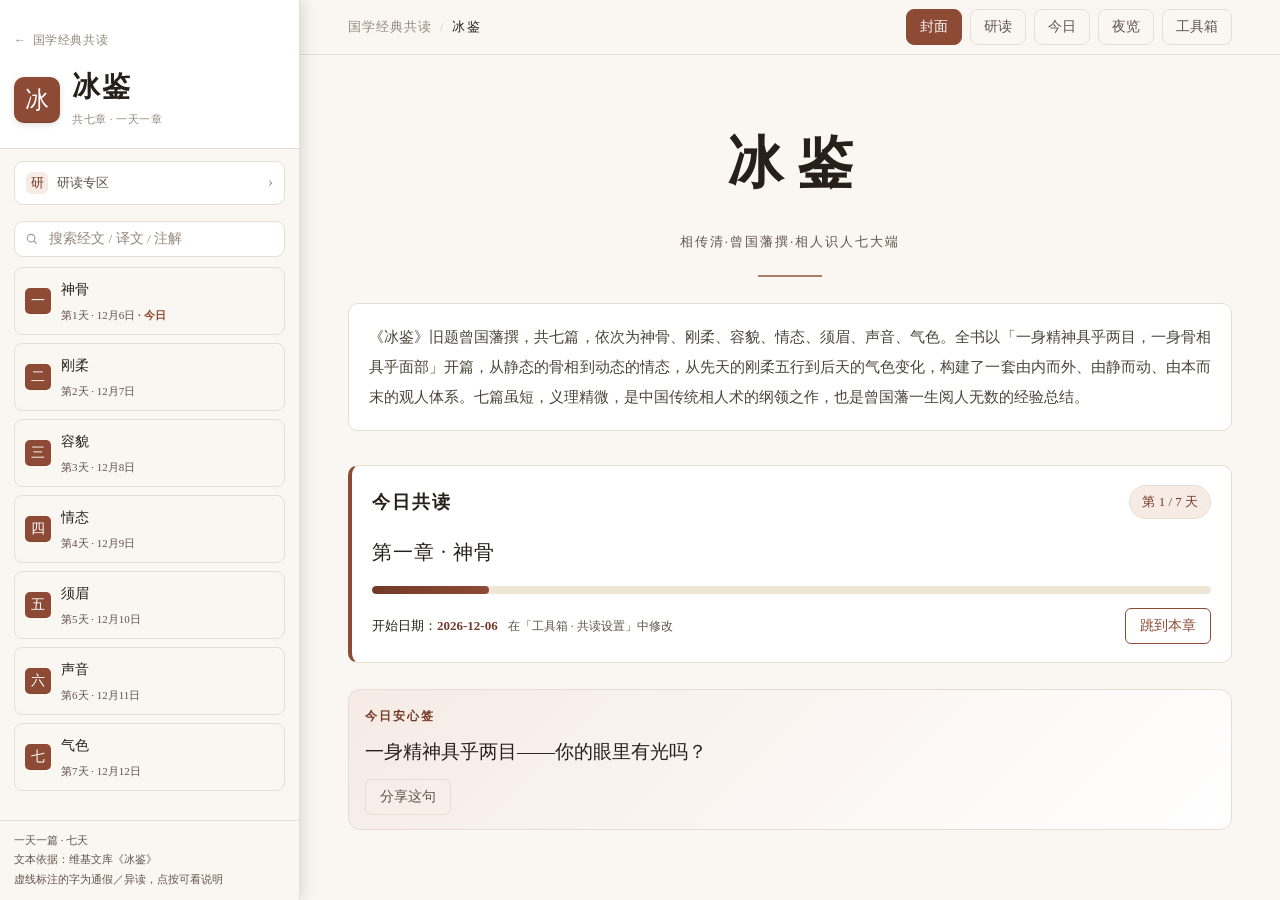
==== bingjian/index.html @ ef398aac "PWA 全面屏适配：状态栏颜色随主题/配色联动 + 安全区修正" ====
<!DOCTYPE html>
<html lang="zh-CN">
<head>
<meta charset="UTF-8">
<link rel="icon" type="image/svg+xml" href="favicon.svg">
<link rel="manifest" href="/manifest.webmanifest">
<link rel="apple-touch-icon" href="/icons/apple-touch-icon.png">
<meta name="theme-color" content="#faf7f2">
<meta name="application-name" content="国学共读">
<meta name="apple-mobile-web-app-capable" content="yes">
<meta name="apple-mobile-web-app-title" content="国学共读">
<meta name="apple-mobile-web-app-status-bar-style" content="default">
<script>try{var d=document.documentElement;d.setAttribute('data-theme',localStorage.getItem('guoxue_theme')||(matchMedia('(prefers-color-scheme: dark)').matches?'dark':'light'));d.setAttribute('data-pal',localStorage.getItem('guoxue_pal')||'e')}catch(e){}</script>
<meta name="viewport" content="width=device-width, initial-scale=1.0, viewport-fit=cover">
<meta name="description" content="《冰鉴》旧题曾国藩撰，共七篇，依次为神骨、刚柔、容貌、情态、须眉、声音、气色。全书以「一身精神具乎两目，一身骨相具乎面部」开篇，从静态的骨相到动态的情态，从先天的刚柔五行到后天的气色变化，构建了一套由内而外、由静而动、由">
<meta name="color-scheme" content="light dark">
<title>冰鉴·七天共读</title>
<link rel="stylesheet" href="/shared/reader.css?v=4">
<link rel="stylesheet" href="/shared/palette.css">
<script src="/shared/appearance.js"></script>
<script src="/shared/reader.js?v=4" defer></script>
</head>
<body data-book="bingjian">
<div id="appLoading">载 入 中 …</div>
<div id="app"></div>
<script>if('serviceWorker' in navigator){addEventListener('load',function(){navigator.serviceWorker.register('/sw.js').catch(function(){})})}</script>
</body>
</html>
---- shared/reader.css ----
:root{--sidebar-w:300px}
*{margin:0;padding:0;box-sizing:border-box}
html{scroll-behavior:smooth}
body{
  background:var(--paper);
  background-image:radial-gradient(var(--dot) 1px, transparent 1px);
  background-size:22px 22px;
  color:var(--ink);
  font-family:"Songti SC","STSong","Noto Serif SC","Source Han Serif SC","SimSun",serif;
  font-size:17px;line-height:2;-webkit-font-smoothing:antialiased;
}
button{font-family:inherit}
.btn{font-size:14px;padding:6px 14px;border:1px solid var(--accent);background:transparent;color:var(--accent);border-radius:6px;cursor:pointer;line-height:1.6;transition:.15s}
.btn:hover{background:var(--accent);color:#fff}
.btn.ghost{border-color:var(--line);color:var(--soft)}
.btn.ghost:hover{border-color:var(--soft);background:var(--soft);color:#fff}

/* ========== 布局：窄屏（移动优先）——侧栏为抽屉 ========== */
.layout{display:block}
.sidebar{position:fixed;top:0;left:0;bottom:0;width:84%;max-width:340px;z-index:200;background:var(--paper);border-right:1px solid var(--line);transform:translateX(-100%);transition:transform .25s ease;box-shadow:2px 0 16px rgba(0,0,0,.14);overflow-y:auto;overscroll-behavior:contain;padding-top:env(safe-area-inset-top,0px);padding-left:env(safe-area-inset-left,0px)}
body.toc-open .sidebar{transform:none}
#tocBackdrop{position:fixed;inset:0;background:rgba(46,42,34,.38);z-index:150;opacity:0;visibility:hidden;transition:opacity .2s}
body.toc-open #tocBackdrop{opacity:1;visibility:visible}
.sidebar-head{display:block;padding:15px 18px 12px;border-bottom:1px solid var(--line);background:var(--paper)}
.sidebar-foot{display:block;padding:12px 18px 22px;border-top:1px solid var(--line);font-size:12px;color:var(--soft);line-height:1.9}
.toc-details{border-top:none}
.toc-details summary{display:none}
.toc-details summary::-webkit-details-marker{display:none}
.sidebar .toc{padding:6px 12px 18px}
.toc ol{list-style:none;display:block;gap:8px}
.toc li{margin-bottom:8px}
.toc a{display:flex;align-items:center;gap:10px;padding:9px 12px;background:var(--paper);border:1px solid var(--line);border-radius:8px;text-decoration:none;color:var(--ink);font-size:14px;transition:.15s}
.toc a:hover{border-color:var(--accent);background:#fff}
.toc a.active{border-color:var(--accent);background:var(--accent-bg)}
.toc a.today .d::after{content:" · 今日";color:var(--accent);font-weight:600}
.seal{flex:none;min-width:26px;height:26px;padding:0 5px;background:var(--accent);color:#fff;font-family:"STKaiti","KaiTi",serif;font-size:14px;display:flex;align-items:center;justify-content:center;border-radius:5px}
.toc .t{flex:1;min-width:0;overflow:hidden;text-overflow:ellipsis;white-space:nowrap}
.toc .d{font-size:11px;color:var(--soft);white-space:nowrap}

/* 顶栏 */
.topbar{position:sticky;top:0;z-index:50;background:rgba(246,241,230,.93);backdrop-filter:blur(8px);border-bottom:1px solid var(--line);padding-top:env(safe-area-inset-top,0px)}
.topbar-inner{max-width:780px;margin:0 auto;padding:0 18px;height:54px;display:flex;align-items:center;justify-content:space-between}
.brand{font-family:"STKaiti","KaiTi","Kaiti SC",serif;font-size:22px;letter-spacing:2px;white-space:nowrap;flex:none}
.brand small{font-size:12px;letter-spacing:3px;color:var(--soft);margin-left:6px}
.top-actions{display:flex;gap:8px;align-items:center;flex:1;min-width:0}
.top-spacer{flex:1}
/* 顶栏导航「当前页」选中态 */
.nav-btn.active{background:var(--accent)!important;color:#fff!important;border-color:var(--accent)!important}

/* ========== 底部导航（移动端 tab 栏） ========== */
.bottom-nav{display:none;position:fixed;left:0;right:0;bottom:0;z-index:80;background:rgba(246,241,230,.97);backdrop-filter:blur(8px);border-top:1px solid var(--line);padding:8px 4px calc(8px + env(safe-area-inset-bottom,0px));padding-left:calc(4px + env(safe-area-inset-left,0px));padding-right:calc(4px + env(safe-area-inset-right,0px));transition:transform .24s ease,visibility 0s}
.bn-item{flex:1;border:none;background:transparent;color:var(--soft);font-size:14.5px;padding:8px 0 13px;cursor:pointer;line-height:1.35;font-family:inherit;text-align:center;position:relative;transition:color .15s}
.bn-item.active{color:var(--accent);font-weight:700}
.bn-item.active:after{content:"";position:absolute;left:50%;bottom:6px;transform:translateX(-50%);width:28px;height:4px;border-radius:3px;background:var(--accent)}
.bn-item:active{opacity:.6}
/* 沉浸阅读：底栏收起后，底部中央保留一枚细把手，点按唤回 */
.nav-handle{display:none;position:fixed;left:50%;bottom:calc(2px + env(safe-area-inset-bottom));transform:translateX(-50%);z-index:79;width:72px;height:26px;padding:0;border:0;background:transparent;cursor:pointer;-webkit-tap-highlight-color:transparent;align-items:center;justify-content:center}
.nav-handle span{display:block;width:36px;height:4px;border-radius:3px;background:var(--line-strong);opacity:.55;transition:width .16s,opacity .16s}
.nav-handle:active span{width:46px;opacity:1}

.wrap{max-width:780px;margin:0 auto;padding:0 calc(18px + env(safe-area-inset-right,0px)) 0 calc(18px + env(safe-area-inset-left,0px))}

.hero{text-align:center;padding:52px 0 8px}
.hero h1{font-family:"STKaiti","KaiTi","Kaiti SC",serif;font-size:56px;letter-spacing:14px;text-indent:14px;font-weight:600}
.hero .sub{margin-top:10px;color:var(--soft);font-size:13px;letter-spacing:2px}
.hero .rule{width:64px;height:2px;background:var(--accent);margin:20px auto 0;opacity:.7}
.intro{margin:26px 0 0;padding:18px 20px;background:var(--card);border:1px solid var(--line);border-radius:10px;font-size:15px;color:#4a4438;text-align:justify}

.plan{margin:26px 0;background:var(--card);border:1px solid var(--line);border-left:4px solid var(--accent);border-radius:10px;padding:18px 20px}
.plan-head{display:flex;align-items:center;justify-content:space-between;gap:10px;flex-wrap:wrap}
.plan-head h2{font-size:18px;letter-spacing:2px;font-weight:600}
.chip{background:var(--accent-bg);color:var(--accent-deep);border:1px solid var(--line);font-size:13px;padding:3px 12px;border-radius:999px;white-space:nowrap}
.plan-body{margin-top:12px}
.today-line{font-size:20px;font-family:"STKaiti","KaiTi",serif;letter-spacing:1px}
.progress{height:8px;background:#efe7d5;border-radius:999px;margin:14px 0;overflow:hidden}
.progress i{display:block;height:100%;width:0;background:linear-gradient(90deg,var(--accent-deep),var(--accent));border-radius:999px;transition:width .4s}
.plan-actions{display:flex;align-items:center;gap:10px;flex-wrap:wrap;font-size:13px;color:var(--soft)}
.plan-actions input{font-family:inherit;font-size:13px;padding:5px 8px;border:1px solid var(--line);border-radius:6px;background:#fff;color:var(--ink)}
.plan-actions .spacer{flex:1}
.plan-actions .hint{font-size:12px;color:var(--soft)}
.plan-date{font-size:13px;color:var(--ink)}
.plan-date b{color:var(--accent-deep);font-weight:600}
.tp-date{font-family:inherit;font-size:14px;padding:5px 8px;border:1px solid var(--line);border-radius:6px;background:#fff;color:var(--ink)}
.tp-anshen{font-family:"STKaiti","KaiTi",serif;font-size:16px;line-height:1.7;color:var(--ink);text-align:justify;background:linear-gradient(135deg,var(--accent-bg),var(--card));border:1px solid var(--line);border-radius:10px;padding:10px 12px;margin:2px 0 4px}
.noscript-tip{display:none;margin-top:10px;font-size:12px;color:var(--soft)}

.chapter{background:var(--card);border:1px solid var(--line);border-radius:12px;padding:26px 26px 20px;margin:22px 0;scroll-margin-top:70px}
.ch-head{display:flex;align-items:center;gap:14px;flex-wrap:wrap;padding-bottom:14px;border-bottom:1px dashed var(--line);margin-bottom:16px}
.seal-lg{min-width:40px;height:40px;padding:0 8px;font-size:20px;border-radius:8px}
.ch-head h2{font-size:20px;letter-spacing:3px;font-weight:600;line-height:1.5}
.ch-head .lab{font-size:13px;color:var(--soft);letter-spacing:1px;margin-top:2px}
.ch-head .spacer{flex:1}
.share-btn{flex:none;font-size:12px;padding:4px 10px}
/* 正文：阅读的主角——收窄行长、放大字号、拉开段距 */
.ch-text{max-width:38em;margin:0 auto;padding:4px 0 4px;font-size:18.5px;line-height:2.15;letter-spacing:.015em;color:var(--ink)}
.ch-text p{text-align:justify;margin:0 0 1.05em;text-indent:2em}
.ch-text p:last-child{margin-bottom:0}
/* 本章详解：默认折叠，只留一条安静的入口 */
.det{margin-top:18px;border-top:1px dashed var(--line);padding-top:0}
.det>summary{list-style:none;cursor:pointer;display:flex;align-items:center;gap:10px;padding:13px 2px 11px;font-size:12px;color:var(--soft);letter-spacing:2px;user-select:none;-webkit-tap-highlight-color:transparent;transition:color .16s}
.det>summary::-webkit-details-marker{display:none}
.det>summary:hover,.det[open]>summary{color:var(--accent-deep)}
.det-label{flex:none;font-size:12px;letter-spacing:3px;color:inherit;margin:0}
.det-tabs{flex:1;min-width:0;overflow:hidden;text-overflow:ellipsis;white-space:nowrap;font-size:12px;letter-spacing:1px;color:var(--muted)}
.det-act{flex:none;font-size:11.5px;letter-spacing:1px}
.det-act::after{content:"展开"}
.det[open] .det-act::after{content:"收起"}
.det-chev{flex:none;width:8px;height:8px;margin:-3px 2px 0 0;border-right:1.5px solid currentColor;border-bottom:1.5px solid currentColor;transform:rotate(45deg);transition:transform .2s,margin .2s}
.det[open] .det-chev{transform:rotate(-135deg);margin-top:3px}
.det-body{padding:2px 0;animation:fade .2s}
.tabs{display:flex;gap:7px;flex-wrap:wrap;margin-bottom:12px}
.tab-btn{font-size:13px;padding:6px 15px;border:1px solid var(--line);background:var(--paper);color:var(--soft);border-radius:999px;cursor:pointer;transition:.15s;line-height:1.5}
.tab-btn:hover{border-color:var(--accent);color:var(--accent)}
.tab-btn.active{background:var(--accent);color:#fff;border-color:var(--accent)}
.panels{background:var(--paper);border:1px solid var(--line);border-radius:10px;padding:18px 20px}
.panel{display:none}
.panel.active{display:block;animation:fade .2s}
@keyframes fade{from{opacity:0;transform:translateY(4px)}to{opacity:1;transform:none}}
.panel p{text-align:justify;text-indent:2em;margin:0 0 14px;line-height:2;font-size:15.5px}
.panel p:last-child{margin-bottom:0}
.zhu{list-style:none;margin:0;padding:0}
.zhu li{margin:0 0 10px;padding-left:1.4em;text-indent:-1.4em;line-height:1.9;font-size:15px}
.zhu b{color:var(--accent-deep);font-weight:600;margin-right:4px}
.jie{list-style:none;margin:0;padding:0}
.jie li{margin:0 0 12px;padding-left:1.6em;text-indent:-1.6em;line-height:1.95;font-size:15px}
.jie .src{display:inline-block;font-weight:600;color:var(--accent-deep);margin-right:7px;font-size:13px;letter-spacing:1px}
.jiedu{display:flex;flex-direction:column;gap:2px}
.jrow{display:flex;gap:12px;align-items:flex-start;padding:14px 0;border-bottom:1px dashed var(--line)}
.jrow:last-child{border-bottom:none}
.jlabel{flex:none;min-width:62px;text-align:center;background:var(--accent-bg);color:var(--accent-deep);border:1px solid var(--line);font-size:12px;padding:3px 8px;border-radius:6px;line-height:1.4;font-weight:600;font-family:inherit;cursor:pointer;appearance:none;-webkit-appearance:none}
.jlabel:after{content:"？";margin-left:3px;font-weight:400;opacity:.55}
.jhint{margin:0 0 2px;font-size:12px;color:var(--soft);letter-spacing:.5px;text-indent:0}
.jintro{display:none;margin:0 0 10px;font-size:13px;line-height:1.85;color:#4a4438;background:var(--accent-bg);border:1px dashed var(--line);border-radius:8px;padding:9px 12px;text-align:justify}
.jrow.jopen .jintro{display:block}
.jrow.jopen .jlabel:after{content:"？";opacity:.3}
.jrow p{margin:0;line-height:1.9;font-size:15px;text-align:justify;text-indent:2em}
.nodata{color:var(--soft);font-size:13px}

/* 注音 ruby + 通假虚线 */
ruby{ruby-position:over}
ruby rt{font-size:.58em;color:var(--accent-deep);font-family:"Songti SC","STSong",serif;user-select:none;line-height:1;font-weight:400}
ruby.tj{border-bottom:1px dashed var(--accent);cursor:pointer}
body.no-py ruby rt{display:none}
.py-toggle.on{background:var(--accent);color:#fff;border-color:var(--accent)}
.flash{animation:flash 1.8s}
@keyframes flash{0%,60%{box-shadow:0 0 0 3px var(--accent-bg)}100%{box-shadow:0 0 0 0 transparent}}

.backtop{position:fixed;right:18px;bottom:22px;z-index:60;width:42px;height:42px;border-radius:50%;border:1px solid var(--accent);background:var(--card);color:var(--accent);font-size:15px;cursor:pointer;display:none;align-items:center;justify-content:center;box-shadow:0 2px 10px rgba(0,0,0,.08);opacity:0;transition:opacity .18s ease,visibility 0s}
.backtop.show{display:flex;opacity:1}
.toast{position:fixed;left:50%;bottom:80px;transform:translateX(-50%);z-index:70;background:rgba(46,42,34,.92);color:#fff;font-size:13px;padding:8px 18px;border-radius:999px;opacity:0;pointer-events:none;transition:.25s}
.toast.show{opacity:1}
/* ========== 更多经典 ========== */
.brand-link{text-decoration:none;color:inherit}
.brand-link:hover{color:var(--accent-deep)}
.sh-row{display:flex;align-items:center;justify-content:space-between;gap:10px}
.tp-books{display:grid;grid-template-columns:1fr 1fr;gap:8px}
.tp-book{display:flex;flex-direction:column;gap:2px;padding:9px 12px;background:var(--paper);border:1px solid var(--line);border-radius:8px;text-decoration:none;color:var(--ink);transition:.15s}
.tp-book:hover{border-color:var(--accent);background:#fff}
.tp-book .tb-name{font-family:"STKaiti","KaiTi",serif;font-size:16px;letter-spacing:2px}
.tp-book .tb-tag{font-size:11px;color:var(--soft)}
.tp-book.cur{border-color:var(--accent);background:var(--accent-bg);cursor:default}
.tp-book.cur .tb-tag{color:var(--accent-deep);font-weight:600}
.tp-books .hub-all{grid-column:1/-1;text-align:center;padding:8px;font-size:13px;color:var(--accent-deep);text-decoration:none;border:1px dashed var(--accent);border-radius:8px}
.tp-books .hub-all:hover{background:var(--accent-bg)}

@media (max-width:640px){
  .toc ol{grid-template-columns:1fr}
  .wrap{padding:0 10px}
  .hero h1{font-size:44px;letter-spacing:10px;text-indent:10px}
  .chapter{padding:20px 12px 16px;margin:16px 0}
  .ch-text{max-width:none;font-size:17.5px;line-height:2.05;letter-spacing:.01em;padding:2px 0}
  .ch-text p{margin-bottom:1em}
  .det>summary{padding:12px 0 10px;letter-spacing:1.5px}
  .det-tabs{font-size:11.5px;letter-spacing:0}
  body{font-size:16.5px}
  .topbar-inner{height:50px;padding:0 12px;gap:8px}
  .topbar .brand{font-size:19px;letter-spacing:1px}
  .topbar .brand small{display:none}
  .top-actions{gap:6px;justify-content:flex-end;flex:1;min-width:0}
  .top-actions .btn{padding:6px 10px;font-size:13px;white-space:nowrap}
  .tlong{display:none}
  .study{padding:16px 12px 14px;margin:16px 0}
  .pager{padding:10px 8px}
  .pager .btn{padding:8px 12px}
  .pager .pager-info{font-size:12px;letter-spacing:0;line-height:1.6}
  .pager .plabel{display:none}
}
/* 窄屏（含平板）：导航移到底部 tab 栏；顶栏直接隐藏，最大化正文可视面积 */
@media (max-width:1023px){
  .desk-only{display:none}
  .top-actions .nav-btn{display:none}
  .bottom-nav{display:flex}
  /* 顶栏在移动端直接隐藏：主导航已由底部固定 tab 栏承载，顶栏孤零品牌名无信息量 */
  .topbar{display:none}
  /* 跳转锚点时不再为吸顶顶栏预留空间 */
  .chapter,.study{scroll-margin-top:12px}
  /* 目录抽屉：章号 / 标题 / 共读日期 两行展示，日期常显 */
  .sidebar .toc a{display:grid;grid-template-columns:auto 1fr;column-gap:10px;row-gap:3px;align-items:center;padding:11px 14px;margin-bottom:4px}
  .sidebar .toc .seal{grid-row:span 2}
  .sidebar .toc .t{grid-column:2;font-size:15px;white-space:nowrap;overflow:hidden;text-overflow:ellipsis}
  .sidebar .toc .d{grid-column:2;font-size:11px;color:var(--soft);white-space:nowrap}
  .content{padding-bottom:calc(82px + env(safe-area-inset-bottom,0px))}
  .backtop{bottom:92px}
  /* 沉浸阅读：底栏与回顶按钮一起收起，只留细把手 */
  body.nav-hidden .bottom-nav{transform:translateY(110%);visibility:hidden;transition:transform .24s ease,visibility 0s linear .24s}
  body.nav-hidden .nav-handle{display:flex}
  body.nav-hidden .backtop{opacity:0;visibility:hidden;pointer-events:none;transition:opacity .18s ease,visibility 0s linear .18s}
  /* 沉浸时不再为底栏预留空间，只留把手高度 */
  body.nav-hidden .content{padding-bottom:calc(32px + env(safe-area-inset-bottom))}
  /* 章节页底部对齐：短章也把翻页条收在把手之上，避免大片空白 */
  body.paged.view-chapter .content{min-height:100vh;min-height:100svh;display:flex;flex-direction:column}
  body.paged.view-chapter .wrap{flex:1 1 auto;display:flex;flex-direction:column}
  body.paged.view-chapter .pager{margin-top:auto}
  /* 翻页条与底栏共用一套沉浸交互：轻点正文一起收起，再点一起展开 */
  .pager{transition:opacity .2s ease,transform .2s ease,visibility 0s}
  body.nav-hidden .pager{opacity:0;visibility:hidden;pointer-events:none;transform:translateY(8px);transition:opacity .2s ease,transform .2s ease,visibility 0s linear .2s}
  /* 移动端顶栏仅作品牌条，工具入口统一走底部导航，避免与底栏重复 */
  #toolsBtn{display:none}
}

/* 目录已读进度标记 */
.toc a.read .seal{background:color-mix(in srgb,var(--accent) 30%,var(--line))}
.toc a.read .t{color:var(--muted)}

/* ========== 宽屏：左侧目录栏 + 右侧正文（PDF 阅读器式） ========== */
@media (min-width:1024px){
  .layout{display:flex;align-items:flex-start;max-width:1320px;margin:0 auto}
  /* 内容列必须撑满剩余宽度：flex 项默认按内容收缩，短章节会把整列拉窄 */
  .content{flex:1 1 auto;min-width:0}
  .wrap{max-width:920px}
  .topbar-inner{max-width:920px}
  .plan{position:sticky;top:60px;z-index:5}
  .sidebar{
    flex:0 0 var(--sidebar-w);width:var(--sidebar-w);
    position:sticky;top:0;height:100vh;
    transform:none; /* 宽屏为常驻左栏，必须撤销移动端抽屉的 off-screen 位移 */
    overflow-y:auto;overscroll-behavior:contain;
    border-bottom:none;border-right:1px solid var(--line);
  }
  .sidebar-head{display:block;position:sticky;top:0;z-index:2;background:var(--card);padding:14px 18px 12px;border-bottom:1px solid var(--line)}
  .sidebar-head .brand{font-size:22px}
  .sidebar-sub{margin-top:4px;font-size:12px;color:var(--soft);letter-spacing:2px}
  .toc-details{border-top:none;display:block}
  .toc-details summary{display:none}
  .sidebar .toc{padding:10px 12px 16px}
  .sidebar .toc ol{display:block}
  .sidebar .toc a{display:grid;grid-template-columns:auto 1fr;column-gap:10px;row-gap:0;align-items:center;padding:8px 10px;margin-bottom:2px}
  .sidebar .toc .seal{grid-row:span 2}
  .sidebar .toc .t{white-space:nowrap;overflow:hidden;text-overflow:ellipsis;font-size:14px}
  .sidebar .toc .d{grid-column:2;font-size:11px}
  .sidebar-foot{display:block;padding:10px 18px;border-top:1px solid var(--line);font-size:11px;color:var(--soft);line-height:1.8}
  .topbar .brand{display:none}
}
/* 细滚动条 */
.sidebar::-webkit-scrollbar{width:6px}
.sidebar::-webkit-scrollbar-thumb{background:#d8cdb4;border-radius:3px}

@media print{
  .sidebar,.topbar,.backtop,.bottom-nav,.nav-handle,.plan-actions,.share-btn,.det,.pager{display:none}
  .layout{display:block}
  body{background:#fff}
  .chapter,.plan,.intro{break-inside:avoid-page;border-color:#ccc}
  .study,.study-nav{display:none}
  body.paged .view{display:block !important}
  body.paged .view.active-view{display:block !important}
}

/* ========== 研读 hub ========== */
.study{background:var(--card);border:1px solid var(--line);border-radius:12px;padding:26px 26px 22px;margin:22px 0;scroll-margin-top:70px}
.study-head{text-align:center;margin-bottom:18px}
.study-head h2{font-family:"STKaiti","KaiTi",serif;font-size:28px;letter-spacing:10px;text-indent:10px;font-weight:600}
.study-sub{margin-top:8px;color:var(--soft);font-size:13px;letter-spacing:1px}
.study-block{margin-top:22px}
.blk-title{font-size:17px;letter-spacing:2px;font-weight:600;border-left:4px solid var(--accent);padding-left:10px;margin-bottom:14px}
.smap{display:flex;flex-direction:column}
.snode{display:flex;flex-direction:column;padding-bottom:16px;position:relative}
.snode:last-child{padding-bottom:0}
.snum{display:none}
.sbody{flex:1;background:var(--paper);border:1px solid var(--line);border-radius:10px;padding:12px 16px}
.sname{font-size:16px;font-weight:600;letter-spacing:1px;display:flex;align-items:center;gap:6px}
.srange{font-size:12px;color:var(--accent-deep);background:var(--accent-bg);border:1px solid var(--line);padding:1px 8px;border-radius:999px;white-space:nowrap;margin-left:0}
.sdesc{font-size:14.5px;line-height:1.95;color:#4a4438;text-align:justify;margin-top:6px}
.skey{font-size:13px;color:var(--soft);margin-top:6px;line-height:1.8}
.skey b{color:var(--accent-deep)}
.cgrid{display:grid;grid-template-columns:repeat(2,1fr);gap:12px}
.concept{background:var(--paper);border:1px solid var(--line);border-radius:10px;padding:12px 14px}
.cterm{font-size:16px;font-weight:600;font-family:"STKaiti","KaiTi",serif;letter-spacing:1px}
.cpy{font-size:12px;color:var(--accent-deep);font-family:"Songti SC",serif;margin-left:6px;font-weight:400}
.cdef{font-size:14px;line-height:1.85;color:#4a4438;text-align:justify;margin-top:5px}
.cchap{font-size:12px;color:var(--soft);margin-top:7px}
.citem{color:var(--accent);text-decoration:none;border-bottom:1px dotted var(--accent);font-size:12px;margin-right:4px}
.citem:hover{background:var(--accent-bg)}
.qlist{list-style:none;margin:0;padding:0;columns:2;column-gap:24px}
.qlist li{break-inside:avoid;margin-bottom:12px;font-size:15px;line-height:1.9;color:var(--ink);font-family:"STKaiti","KaiTi",serif}
.qtext{color:var(--ink)}
.qchap{font-size:12px;color:var(--soft);text-decoration:none;font-family:"Songti SC",serif}
.qchap:hover{color:var(--accent);border-bottom:1px dotted var(--accent)}
.study-nav{display:block;margin:10px 14px 4px;padding:9px 12px;background:var(--accent-bg);border:1px solid var(--line);color:var(--accent-deep);text-decoration:none;border-radius:8px;font-size:13px;letter-spacing:1px;text-align:center}
.study-nav:hover{background:#f2ddd6}

/* 逐句对照（译文标签） */
.sentences{display:flex;flex-direction:column}
.srow{padding:10px 0;border-bottom:1px dashed var(--line)}
.srow:last-child{border-bottom:none}
.srow .src{font-size:16px;line-height:1.9;color:var(--ink);margin-bottom:4px}
.srow .src ruby{font-weight:600}
.srow .tr{font-size:14.5px;line-height:1.9;color:#4a4438;text-align:justify;text-indent:2em}

/* ========== 分页阅读 ========== */
.pager{display:none;flex-direction:column;align-items:center;justify-content:center;gap:10px;margin:24px 0 8px;padding:14px;background:var(--card);border:1px solid var(--line);border-radius:12px}
.pager-row{display:flex;align-items:center;justify-content:space-between;gap:12px;width:100%}
.pager .pager-info{flex:1;min-width:0;font-size:15px;font-family:"STKaiti","KaiTi",serif;letter-spacing:1px;color:var(--ink);text-align:center}
.pager .btn{padding:8px 18px}
.pager .btn:disabled{opacity:.4;cursor:not-allowed;border-color:var(--line);color:var(--soft);background:transparent}
.cover{ }
/* 分页：默认只显示当前视图，其余隐藏（无 JS 时 body 无 .paged，全部照常显示 = 连续单页） */
body.paged .view{display:none}
body.paged .view.active-view{display:block;animation:fade .25s}
body.paged.view-chapter .pager{display:flex}
@media (min-width:1024px){
  body.paged .chapter.active-view{max-width:920px;margin-left:auto;margin-right:auto}
}

/* ========== 省察提问（章末） ========== */
.sheng{margin:0;padding:0;list-style:none;counter-reset:sheng}
.sheng li{position:relative;padding:10px 12px 10px 40px;margin:0 0 10px;background:var(--card);border:1px solid var(--line);border-radius:10px;line-height:1.85;color:var(--ink)}
.sheng li:before{counter-increment:sheng;content:"省"counter(sheng);position:absolute;left:10px;top:10px;width:24px;height:24px;line-height:24px;text-align:center;font-size:12px;font-family:"STKaiti","KaiTi",serif;color:#fff;background:var(--accent);border-radius:50%}
.sheng li:last-child{margin-bottom:0}

/* ========== 参考书目 ========== */
.bib{margin:0;padding:0;list-style:none}
.bib li{padding:12px 14px;margin:0 0 12px;background:var(--card);border:1px solid var(--line);border-left:3px solid var(--accent);border-radius:8px}
.bib .bname{display:block;font-size:16px;font-weight:600;color:var(--ink);margin-bottom:4px;font-family:"STKaiti","KaiTi",serif}
.bib li p{margin:0;font-size:14px;line-height:1.75;color:#4a4438;text-align:justify}

/* ========== 人物小传 ========== */
.figrid{display:grid;grid-template-columns:repeat(2,1fr);gap:12px}
.fig{background:var(--card);border:1px solid var(--line);border-radius:10px;padding:14px}
.fig .fname{font-size:16px;font-weight:600;color:var(--ink);font-family:"STKaiti","KaiTi",serif}
.fig .ftitle{font-size:13px;color:var(--accent);margin:2px 0 8px;font-weight:600}
.fig p{margin:0;font-size:13.5px;line-height:1.7;color:#4a4438;text-align:justify}

/* ========== 章间呼应表 ========== */
.ech-wrap{overflow-x:auto}
.ech{width:100%;border-collapse:collapse;font-size:14px;background:var(--card)}
.ech caption{caption-side:top;text-align:left;font-size:13px;color:var(--soft);padding:0 0 8px}
.ech th,.ech td{border:1px solid var(--line);padding:8px 10px;text-align:left;vertical-align:top;line-height:1.6}
.ech th{background:#f3ece0;color:var(--ink);font-weight:600;font-family:"STKaiti","KaiTi",serif;white-space:nowrap}
.ech td.ck{white-space:nowrap;color:var(--accent);font-weight:600}
.ech .citem{color:var(--accent);font-weight:600;text-decoration:none}
.ech .citem:hover{text-decoration:underline}
.ech .desc{color:#4a4438}

@media (max-width:640px){
  .ech{font-size:12.5px}
  .ech th,.ech td{padding:6px 7px}
}

/* ========== 朱注（朱熹章句摘录，章末标签） ========== */
.zz{margin:0;text-align:justify;text-indent:2em;line-height:2;font-size:15.5px;color:#3a342a}
.zz:before{content:"朱子曰：";color:var(--accent-deep);font-weight:600}

/* ========== 四书互参 ========== */
.ssgrid{display:grid;grid-template-columns:1fr;gap:14px}
.sscard{background:var(--card);border:1px solid var(--line);border-radius:10px;padding:14px 16px}
.sshead{display:flex;align-items:baseline;gap:10px;flex-wrap:wrap;margin-bottom:10px;padding-bottom:8px;border-bottom:1px dashed var(--line)}
.sszh{font-family:"STKaiti","KaiTi",serif;font-size:15px;font-weight:600;color:var(--accent)}
.sstheme{font-size:13px;color:var(--soft)}
.ssrefs{margin:0;padding:0;list-style:none}
.ssrefs li{margin:0 0 10px;padding:8px 10px;background:var(--paper);border:1px solid var(--line);border-radius:8px;line-height:1.7}
.ssrefs li:last-child{margin-bottom:0}
.sbook{display:inline-block;font-size:12px;font-weight:600;color:#fff;background:var(--accent-deep);border-radius:5px;padding:1px 8px;margin-right:8px;vertical-align:middle}
.spass{display:block;font-size:14.5px;color:var(--ink);font-family:"STKaiti","KaiTi",serif;margin:2px 0 3px}
.snote{display:block;font-size:13px;color:#4a4438;text-align:justify}

/* ========== 经证链（串讲内，以经典解经典） ========== */
.jzchain{margin-top:14px;border:1px dashed var(--accent);border-radius:10px;background:var(--accent-bg);padding:10px 14px}
.jzhead{font-size:13px;font-weight:600;color:var(--accent-deep);letter-spacing:1px;margin-bottom:8px}
.jzlist{margin:0;padding:0;list-style:none}
.jzlist li{margin:0 0 8px;line-height:1.65}
.jzlist li:last-child{margin-bottom:0}
.jzbook{display:inline-block;font-size:12px;font-weight:600;color:#fff;background:var(--accent-deep);border-radius:5px;padding:1px 8px;margin-right:8px;vertical-align:middle}
.jzpass{display:block;font-size:14.5px;color:var(--ink);font-family:"STKaiti","KaiTi",serif;margin:2px 0 3px}
.jznote{display:block;font-size:13px;color:#4a4438;text-align:justify}

/* ========== 解读：所本经典（小字置于正文首行，随文换行） ========== */
.jbody{flex:1;min-width:0}
.jbasis{display:block;font-size:12px;color:var(--accent-deep);opacity:.75;letter-spacing:.5px;line-height:1.6;margin-bottom:4px}
.jbasis:before{content:"";display:inline-block;width:14px;height:1px;background:var(--accent);vertical-align:middle;margin-right:7px;opacity:.6}

/* ========== 朱注：章首句引标 ========== */
.zz-head{font-size:13px;color:var(--soft);margin-bottom:6px;line-height:1.7}
.zz-ref{color:var(--accent-deep);font-family:"STKaiti","KaiTi",serif}

/* ========== 概念词典：经典互见 ========== */
.occ{margin-top:8px;border-top:1px dashed var(--line);padding-top:8px}
.occ-head{font-size:12px;font-weight:600;color:var(--accent-deep);letter-spacing:1px;margin-bottom:5px}
.occlist{margin:0;padding:0;list-style:none}
.occlist li{margin:0 0 6px;line-height:1.6}
.osent{display:block;font-size:13px;color:#4a4438;text-align:justify;font-family:"STKaiti","KaiTi",serif;margin-top:1px}

/* ========== 名句：语境还原 ========== */
.qctx{font-size:12.5px;color:var(--soft);line-height:1.7;text-align:justify;margin-top:4px;padding-left:10px;border-left:2px solid var(--line)}

/* ========== 义理脊柱 ========== */
.spine{display:flex;flex-direction:column;gap:10px;margin-bottom:18px}
.spnode{display:flex;gap:12px;align-items:flex-start;background:var(--paper);border:1px solid var(--line);border-radius:10px;padding:12px 16px}
.spname{flex:none;font-size:15px;font-weight:700;color:#fff;background:var(--accent);border-radius:8px;padding:5px 12px;font-family:"STKaiti","KaiTi",serif;white-space:nowrap;line-height:1.5}
.sprange{font-size:12px;color:var(--accent-deep);background:var(--accent-bg);border:1px solid var(--line);border-radius:999px;padding:2px 10px;white-space:nowrap;align-self:center;margin-left:auto}
.spdesc{font-size:14px;line-height:1.85;color:#4a4438;text-align:justify;margin:0;flex:1;min-width:0}
.seg{display:inline-block;font-size:11px;font-weight:600;color:#fff!important;background:var(--accent-deep);border-radius:5px;padding:2px 8px;margin-right:6px;vertical-align:middle}

/* ========== 四书互参：逐章索引 ========== */
.ssidx{background:var(--paper);border:1px solid var(--line);border-radius:10px;padding:10px 14px;margin-bottom:14px}
.ssidx-head{font-size:13px;font-weight:600;color:var(--accent-deep);letter-spacing:1px;margin-bottom:6px}
.ssidxlist{margin:0;padding:0;list-style:none;columns:2;column-gap:20px}
.ssidxlist li{break-inside:avoid;margin:0 0 5px;font-size:13.5px;line-height:1.6}
.idxch{font-weight:600;color:var(--accent);margin-right:6px;font-family:"STKaiti","KaiTi",serif}

/* ========== 以经解经专题 ========== */
.topicgrid{display:grid;grid-template-columns:repeat(2,1fr);gap:14px}
.topic{background:var(--card);border:1px solid var(--line);border-radius:10px;padding:14px 16px}
.tname{font-size:17px;font-weight:700;color:var(--accent-deep);font-family:"STKaiti","KaiTi",serif;letter-spacing:1px;border-bottom:2px solid var(--accent);display:inline-block;padding-bottom:3px;margin-bottom:8px}
.tdesc{font-size:13.5px;line-height:1.8;color:#4a4438;text-align:justify;margin:0 0 10px}
.tlist{margin:0;padding:0;list-style:none}
.tlist li{margin:0 0 9px;padding:7px 10px;background:var(--paper);border:1px solid var(--line);border-radius:8px;line-height:1.6}
.tlist li:last-child{margin-bottom:0}
.tsent{display:block;font-size:14px;color:var(--ink);font-family:"STKaiti","KaiTi",serif;margin:2px 0 3px}
.tnote{display:block;font-size:12.5px;color:#4a4438;text-align:justify}

/* ========== 引用与出处说明 ========== */
.citebox{background:var(--paper);border:1px solid var(--line);border-radius:10px;padding:14px 16px}
.citebox p{margin:0 0 8px;font-size:14px;line-height:1.9;color:#4a4438;text-align:justify;text-indent:0}
.citebox p:last-child{margin-bottom:0}
.citebox ul{margin:0 0 8px;padding-left:20px}
.citebox li{font-size:13.5px;line-height:1.9;color:#4a4438;margin-bottom:6px;text-align:justify}
.citebox li:last-child{margin-bottom:0}

/* ========== 我的践行笔记（省察面板） ========== */
.sheng-wrap{margin:0}
.sheng-note-box{margin-top:12px;padding-top:12px;border-top:1px dashed var(--line)}
.sheng-lab{display:block;font-size:13px;color:var(--accent-deep);font-weight:600;letter-spacing:.5px;margin-bottom:6px}
.sheng-count{display:inline-block;min-width:18px;color:var(--soft);font-weight:400}
.sheng-note{width:100%;box-sizing:border-box;font:inherit;font-size:14.5px;line-height:1.8;color:var(--ink);
  background:var(--paper);border:1px solid var(--line);border-radius:10px;padding:10px 12px;resize:vertical;min-height:64px}
.sheng-note:focus{outline:none;border-color:var(--accent)}

/* ========== 今日安心签（独立区块，不嵌于今日共读内） ========== */
.anshen-block{margin-top:18px}
.anshen-card{background:linear-gradient(135deg,var(--accent-bg),var(--card));border:1px solid var(--line);border-radius:12px;padding:14px 16px;display:flex;flex-direction:column;align-items:flex-start;gap:8px}
.anshen-label{font-size:12px;letter-spacing:2px;color:var(--accent-deep);font-weight:600}
.anshen-text{font-family:"STKaiti","KaiTi",serif;font-size:19px;line-height:1.7;color:var(--ink);text-align:justify}
.anshen-share{margin-top:2px}

/* ========== 止学与当代焦虑 ========== */
.mxgrid{display:grid;grid-template-columns:repeat(2,1fr);gap:14px}
.mxcard{background:var(--card);border:1px solid var(--line);border-radius:10px;padding:12px 14px}
.mxhead{margin-bottom:8px}
.mxseg{display:inline-block;font-size:13px;font-weight:700;color:#fff;background:var(--accent);border-radius:6px;padding:2px 10px;font-family:"STKaiti","KaiTi",serif}
.mxstress{margin:0 0 7px;font-size:13.5px;line-height:1.8;color:#4a4438;text-align:justify}
.mxstress b{color:var(--accent-deep)}
.mxremedy{margin:0 0 9px;font-size:14px;line-height:1.9;color:var(--ink);text-align:justify}
.mxquote{margin:0;padding:8px 12px;border-left:3px solid var(--accent);background:var(--accent-bg);border-radius:0 8px 8px 0;
  font-family:"STKaiti","KaiTi",serif;font-size:14.5px;color:var(--accent-deep);line-height:1.7}
.study-foot{margin-top:18px;text-align:center}
.study-foot .hint{margin-left:10px;font-size:12px;color:var(--soft)}

/* ========== 工具箱面板（统一收纳系统功能） ========== */
.tools-mask{position:fixed;inset:0;background:rgba(40,32,18,.4);z-index:300;display:none}
.tools-mask.open{display:block}
.tools-panel{position:fixed;z-index:310;background:var(--card);border:1px solid var(--line);border-radius:16px 16px 0 0;box-shadow:0 -8px 30px rgba(0,0,0,.18);
  left:0;right:0;bottom:0;max-width:520px;margin:0 auto;padding:0 16px calc(16px + env(safe-area-inset-bottom,0px));padding-left:calc(16px + env(safe-area-inset-left,0px));padding-right:calc(16px + env(safe-area-inset-right,0px));display:none;flex-direction:column;gap:6px;
  max-height:calc(100vh - 24px);overflow-y:auto;-webkit-overflow-scrolling:touch}
.tools-panel.open{display:flex}
.tp-head{position:sticky;top:0;z-index:2;background:var(--card);display:flex;align-items:center;justify-content:space-between;padding:13px 2px 10px;border-bottom:1px solid var(--line);font-family:"STKaiti","KaiTi",serif;font-size:18px;color:var(--accent-deep);letter-spacing:2px}
.tp-close{flex:none;width:34px;height:34px;margin:-4px -6px 0 0;background:none;border:0;font-size:24px;color:var(--soft);cursor:pointer;line-height:1;border-radius:50%}
.tp-close:active{background:var(--accent-bg)}
.tp-sec{margin-top:6px}
.tp-sec-t{font-size:13px;font-weight:700;color:var(--ink);margin:8px 0 6px;letter-spacing:.5px}
.tp-row{display:flex;align-items:center;justify-content:space-between;gap:10px;padding:9px 2px;font-size:14.5px;color:var(--ink)}
.tp-row .hint{font-size:12px;color:var(--soft)}
.tp-status{font-size:13px;color:var(--soft);padding:2px 0 6px}
.tp-status.ok{color:var(--accent-deep)}
.tp-note{font-size:12px;color:var(--soft);line-height:1.6;margin-top:8px}
.btn.block{display:block;width:100%;margin-top:8px;text-align:center}
.btn:disabled, .btn.block:disabled{opacity:.5;cursor:not-allowed;background:#efe7d5;color:var(--soft);border-color:var(--line)}
.btn.block:disabled:hover{background:#efe7d5}
/* PC（≥1024px）：工具箱改为右上角下拉面板（限高 + 内部滚动，避免内容被视口截断） */
@media (min-width:1024px){
  .tools-panel{left:auto;right:14px;bottom:auto;top:64px;width:340px;max-width:340px;margin:0;border-radius:16px;box-shadow:0 10px 36px rgba(0,0,0,.18);max-height:calc(100vh - 84px);overflow-y:auto}
}
/* 践行笔记：纯本机存储，无需登录 */

/* ========== 响应式收尾（必须位于基础规则之后，否则同优先级会被覆盖） ========== */
/* 研读页双栏内容：小于 880px 一律单列（覆盖手机 / 平板 / 分屏预览等中间宽度） */
@media (max-width:880px){
  .cgrid{grid-template-columns:1fr}
  .qlist{columns:1}
  .figrid{grid-template-columns:1fr}
  .ssidxlist{columns:1}
  .topicgrid{grid-template-columns:1fr}
  .mxgrid{grid-template-columns:1fr}
  /* 义理脊柱卡片：移动端纵向堆叠 + 名称/范围同行 */
  .spnode{flex-direction:column;gap:8px;padding:12px 14px}
  .spname{align-self:flex-start;margin:0}
  .sprange{align-self:flex-start;margin-left:0}
  .spdesc{border-top:1px dashed var(--line);padding-top:8px}
  /* 呼应表：让表格在小屏下可横向滚动而非直接转卡片（保留表格可读性） */
  .ech{font-size:13px}
  .ech th,.ech td{padding:7px 8px}
}
/* 解读面板：窄屏改为上下堆叠，学派名在上方，不再让左侧标签列挤占正文宽度 */
@media (max-width:640px){
  .jrow{flex-direction:column;gap:6px;padding:12px 0}
  .jlabel{align-self:flex-start;min-width:0;padding:4px 10px;font-size:12.5px}
  .jrow p{font-size:14.5px;line-height:1.85}
  .jintro{margin-bottom:8px}
  /* 章间呼应表：640px 以下转卡片布局 */
  .ech thead{display:none}
  .ech tbody,.ech tr,.ech td{display:block}
  .ech tr{border:1px solid var(--line);border-radius:10px;padding:12px 14px;margin-bottom:14px;background:var(--paper)}
  .ech td{border:none;padding:3px 0;line-height:1.65;color:#3a3428}
  .ech td:first-child{font-weight:700;color:var(--accent-deep);font-size:15px;font-family:"STKaiti","KaiTi",serif;margin-bottom:2px}
  .ech td:before{display:inline-block;font-weight:600;font-size:11px;color:var(--soft);margin-right:5px;min-width:30px}
  .ech td:nth-child(2):before{content:"主旨: "}
  .ech td:nth-child(3):before{content:"呼应: "}
  .ech td:nth-child(4):before{content:"说明: "}
  /* 链接在卡片中用深色保证可读 */
  .ech .citem{font-size:13px;color:var(--accent-deep);font-weight:600;border-bottom:none}
  /* seg 徽章在卡片中保持深底白字 */
  .ech .seg{display:inline-block;font-size:11px;font-weight:600;color:#fff!important;background:var(--accent-deep);border-radius:5px;padding:1px 7px;margin-right:6px;vertical-align:middle}
}
/* PC（≥1024px）左侧常驻目录栏，顶栏不再显示「目录」按钮（移动端保留，用于开抽屉） */
@media (min-width:1024px){
  .topbar .desk-hide{display:none}
}

/* ========== 暗色模式 ========== */
body[data-theme="dark"]{
  background-image:radial-gradient(var(--dot) 1px, transparent 1px);
}
body[data-theme="dark"] .topbar{background:color-mix(in srgb,var(--paper) 93%,transparent)}
body[data-theme="dark"] .bottom-nav{background:color-mix(in srgb,var(--paper) 97%,transparent)}
body[data-theme="dark"] .toc a:hover{background:var(--accent-bg)}
body[data-theme="dark"] .intro{color:var(--soft);background:var(--card)}
body[data-theme="dark"] .tp-date,body[data-theme="dark"] .plan-actions input{background:var(--paper);color:var(--ink);border-color:var(--line)}
body[data-theme="dark"] .progress{background:var(--line)}
body[data-theme="dark"] .chip{border-color:var(--line)}
body[data-theme="dark"] .jlabel{background:var(--accent-bg);color:var(--accent-deep);border-color:var(--line)}
body[data-theme="dark"] .panel{color:var(--ink)}
body[data-theme="dark"] .zz{color:var(--soft)}
body[data-theme="dark"] .sheng-note textarea{background:var(--paper);color:var(--ink);border-color:var(--line)}
body[data-theme="dark"] .search-results li:hover,body[data-theme="dark"] .search-results li.active{background:var(--accent-bg)}
body[data-theme="dark"] .search-box input{background:var(--paper);color:var(--ink);border-color:var(--line)}
body[data-theme="dark"] .sn-hit{color:var(--soft)}

/* ========== 目录内搜索 ========== */
.search-box{padding:10px 12px 2px}
.search-box input{width:100%;font-family:inherit;font-size:14px;padding:8px 12px;border:1px solid var(--line);border-radius:8px;background:var(--card);color:var(--ink);outline:none}
.search-box input:focus{border-color:var(--accent)}
.search-results{list-style:none;margin:6px 12px 0;padding:0;max-height:260px;overflow-y:auto;display:none}
.search-results.open{display:block}
.search-results li{padding:8px 10px;border-radius:8px;cursor:pointer;font-size:13px;line-height:1.6;border:1px solid transparent}
.search-results li:hover,.search-results li.active{background:var(--accent-bg);border-color:var(--line)}
.search-results .sn-title{font-weight:600;color:var(--accent-deep)}
.search-results .sn-hit{display:block;font-size:12px;color:var(--soft)}
.search-results .empty{color:var(--soft);cursor:default}

/* ========== 加载态：整屏遮罩，避免与页面内容同时出现 ========== */
#app{display:none}
#appLoading{
  position:fixed;inset:0;z-index:9999;
  display:flex;flex-direction:column;align-items:center;justify-content:center;gap:18px;
  background:var(--paper);
  background-image:radial-gradient(var(--dot) 1px,transparent 1px);
  background-size:22px 22px;
  color:var(--soft);font-size:13px;letter-spacing:4px;
}
#appLoading::before{
  content:"";width:34px;height:34px;border-radius:50%;
  border:2px solid var(--line);border-top-color:var(--accent);
  animation:guoxueSpin .9s linear infinite;flex:none;
}
@keyframes guoxueSpin{to{transform:rotate(360deg)}}
@media (prefers-reduced-motion:reduce){#appLoading::before{animation:none;border-top-color:var(--accent)}}
#appLoading.error{
  letter-spacing:0;color:var(--accent-deep);
  padding:24px;text-align:center;line-height:1.8;font-size:13.5px;
}
#appLoading.error::before{display:none}

/* ========== 暗色模式：硬编码文字的补偿覆盖 ========== */
body[data-theme="dark"] .jintro,
body[data-theme="dark"] .sdesc,
body[data-theme="dark"] .cdef,
body[data-theme="dark"] .srow .tr,
body[data-theme="dark"] .bib li p,
body[data-theme="dark"] .fig p,
body[data-theme="dark"] .ech .desc,
body[data-theme="dark"] .zz,
body[data-theme="dark"] .snote,
body[data-theme="dark"] .jznote,
body[data-theme="dark"] .osent,
body[data-theme="dark"] .spdesc,
body[data-theme="dark"] .tdesc,
body[data-theme="dark"] .tnote,
body[data-theme="dark"] .citebox p,
body[data-theme="dark"] .citebox li,
body[data-theme="dark"] .mxstress,
body[data-theme="dark"] .ech td{color:var(--soft)}
body[data-theme="dark"] .progress{background:var(--line)}
body[data-theme="dark"] .toc a.read .seal{background:color-mix(in srgb,var(--accent) 24%,var(--line))}
body[data-theme="dark"] .toc a.read .t{color:var(--muted)}
body[data-theme="dark"] .btn:disabled,
body[data-theme="dark"] .btn.block:disabled{background:var(--paper);color:var(--soft)}
body[data-theme="dark"] .toc a.read .seal{color:var(--soft)}
body[data-theme="dark"] .sheng-note{background:var(--paper);color:var(--ink);border-color:var(--line)}
body[data-theme="dark"] .ssrefs li{background:color-mix(in srgb,var(--card) 90%,var(--ink));border-color:var(--line)}
body[data-theme="dark"] .jzchain{background:var(--accent-bg)}
body[data-theme="dark"] .mxquote{border-color:var(--line);color:var(--soft)}
body[data-theme="dark"] .concept{background:color-mix(in srgb,var(--card) 90%,var(--ink));border-color:var(--line)}
body[data-theme="dark"] .search-results li:hover,body[data-theme="dark"] .search-results li.active{background:var(--accent-bg)}

/* ================================================================
   2026-11 视觉统一版：与总站首页同一套色板 / 侧栏品牌区 / 顶栏面包屑
   （后置覆盖，确保优先级）
   ================================================================ */
body{
  background:var(--paper);
  background-image:radial-gradient(var(--dot) 1px,transparent 1px);
}
.topbar{background:var(--paper);background:color-mix(in srgb,var(--paper) 92%,transparent);border-bottom:1px solid var(--line)}
.bottom-nav{background:var(--paper);background:color-mix(in srgb,var(--paper) 96%,transparent)}

/* —— 左侧栏品牌区 —— */
.sidebar-head{padding:16px 18px 14px;background:var(--card)}
.sb-back{display:inline-flex;align-items:center;gap:6px;font-size:11.5px;letter-spacing:1.2px;color:var(--muted);text-decoration:none;transition:.16s}
.sb-back .ar{display:inline-block;transition:transform .16s}
.sb-back:hover{color:var(--accent)}
.sb-back:hover .ar{transform:translateX(-3px)}
.sb-id{display:flex;align-items:baseline;gap:9px;margin-top:9px}
.sb-title{font-family:"STKaiti","KaiTi","Kaiti SC",serif;font-size:30px;line-height:1.15;letter-spacing:4px;color:var(--ink);text-decoration:none;font-weight:600;transition:.16s}
.sb-title:hover{color:var(--accent-deep)}
.sb-tag{font-size:10px;letter-spacing:1.5px;color:var(--accent-deep);background:var(--accent-bg);border:1px solid var(--line);padding:1px 6px;border-radius:4px;transform:translateY(-2px)}
.sb-meta{margin-top:9px;font-size:11.5px;letter-spacing:2px;color:var(--muted);display:flex;align-items:center;gap:9px}
.sb-meta:before{content:"";width:16px;height:1px;background:var(--accent);opacity:.6}

/* —— 顶栏面包屑 + 按钮 —— */
.crumbs{display:flex;align-items:center;gap:8px;font-size:12.5px;letter-spacing:1px;color:var(--muted);min-width:0;white-space:nowrap;overflow:hidden}
.crumbs a{color:var(--muted);text-decoration:none;transition:.16s}
.crumbs a:hover{color:var(--accent)}
.crumbs .sep{opacity:.45}
.crumbs .cur{color:var(--ink);letter-spacing:2px}
.top-actions .btn{border-radius:8px;font-size:13.5px;padding:6px 13px;border-color:var(--line);color:var(--soft);background:transparent}
.top-actions .btn:hover{background:var(--card);color:var(--accent);border-color:var(--accent)}
.top-actions .btn.active{background:var(--accent);border-color:var(--accent);color:#fff}
.top-actions .btn.active:hover{background:var(--accent-deep);color:#fff}

/* —— 阅读进度条 —— */
.readbar{position:fixed;top:0;left:0;height:2px;width:0;background:linear-gradient(90deg,var(--accent-deep),var(--accent));z-index:130;transition:width .08s linear;pointer-events:none}

/* —— 目录搜索框 —— */
.search-box{padding:12px 14px 2px;position:relative}
.search-box input{width:100%;font-family:inherit;font-size:13.5px;padding:9px 12px 9px 34px;border:1px solid var(--line);border-radius:9px;background:var(--card);color:var(--ink);outline:none;transition:.16s}
.search-box input:focus{border-color:var(--accent);box-shadow:0 0 0 3px var(--accent-bg)}
.search-box input::placeholder{color:var(--muted)}
.search-field{position:relative;display:flex;align-items:center}
.search-box .sicon{position:absolute;left:11px;top:50%;transform:translateY(-50%);width:14px;height:14px;opacity:.45;pointer-events:none;display:block}
.search-results{margin:6px 14px 0}
.search-results li{padding:8px 10px;border-radius:7px}
.search-results .sn-title{color:var(--accent-deep);font-weight:600}

/* —— 正文卡片 / 标签 —— */
.chapter{border-radius:14px;box-shadow:0 1px 2px rgba(43,36,24,.04)}
.seal{box-shadow:inset 0 -1px 0 rgba(0,0,0,.09)}
.tab-btn{padding:6px 14px;border-radius:999px;font-size:13px}
.tab-btn.active{box-shadow:0 2px 8px rgba(0,0,0,.10)}
.panels{border-radius:10px}
.chip{border-color:var(--line);background:var(--accent-bg);color:var(--accent-deep)}
.jlabel,.jintro{border-color:var(--line)}
.toast{background:rgba(43,36,24,.94)}
.toc a:hover{background:var(--card)}
.tp-book:hover{background:var(--card)}
.plan-actions input,.tp-date{background:var(--card)}

/* —— 焦点环 / 滚动条 —— */
:where(a,button,input,textarea,[tabindex]):focus-visible{outline:2px solid var(--accent);outline-offset:2px}
html{scrollbar-color:var(--line-strong) transparent}
::-webkit-scrollbar{width:10px;height:10px}
::-webkit-scrollbar-track{background:transparent}
::-webkit-scrollbar-thumb{background:var(--line-strong);border-radius:8px;border:2px solid var(--paper)}
::-webkit-scrollbar-thumb:hover{background:var(--muted)}

/* —— 暗色：与总站深色一致（令牌由 palette.css 提供） —— */
body[data-theme="dark"] .topbar{background:color-mix(in srgb,var(--paper) 92%,transparent)}
body[data-theme="dark"] .bottom-nav{background:color-mix(in srgb,var(--paper) 96%,transparent)}
body[data-theme="dark"] .sidebar-head{background:var(--card)}
body[data-theme="dark"] .sb-tag{background:var(--accent-bg);border-color:var(--line)}
body[data-theme="dark"] .search-box input{background:var(--paper);color:var(--ink)}
body[data-theme="dark"] .toast{background:rgba(233,227,213,.95);color:#1c1915}
body[data-theme="dark"] .toc a:hover{background:var(--accent-bg)}
body[data-theme="dark"] .chapter{box-shadow:none}
body[data-theme="dark"] ::-webkit-scrollbar-thumb{border-color:var(--paper)}
.top-actions{justify-content:flex-end}
.crumbs .cur{max-width:40vw;overflow:hidden;text-overflow:ellipsis}
/* 暗色下的实心色块改用深色文字，保证对比度 */
body[data-theme="dark"] .seal,
body[data-theme="dark"] .tab-btn.active,
body[data-theme="dark"] .py-toggle.on,
body[data-theme="dark"] .btn:hover{color:#201c17}
body[data-theme="dark"] .nav-btn.active{color:#201c17!important}
body[data-theme="dark"] .toc a.read .seal{color:var(--soft)}


/* ========== 侧栏：书签式头部 + 研读入口 + 目录独立滚动 ========== */
.sidebar-head{padding:20px 14px 17px;background:var(--card);border-bottom:1px solid var(--line)}
.sb-back{display:inline-flex;align-items:center;gap:6px;font-size:11.5px;letter-spacing:.6px;color:var(--muted);text-decoration:none;transition:color .16s}
.sb-back .ar{font-size:12px;line-height:1;transition:transform .16s}
.sb-back:hover{color:var(--accent)}
.sb-back:hover .ar{transform:translateX(-3px)}

.sb-book{display:flex;align-items:center;gap:12px;margin-top:14px}
.sb-seal{flex:none;width:44px;height:44px;border-radius:10px;background:var(--accent);color:#fff;display:flex;align-items:center;justify-content:center;font-family:"STKaiti","KaiTi",serif;font-size:23px;line-height:1;box-shadow:inset 0 -1px 0 rgba(0,0,0,.14),0 2px 6px rgba(0,0,0,.12)}
.sb-text{min-width:0}
.sb-title{display:block;font-family:"STKaiti","KaiTi","Kaiti SC",serif;font-size:26px;line-height:1.24;letter-spacing:2px;color:var(--ink);text-decoration:none;font-weight:600;transition:color .16s;overflow:hidden;text-overflow:ellipsis;white-space:nowrap}
.sb-title:hover{color:var(--accent-deep)}
.sb-meta{margin-top:3px;font-size:11px;letter-spacing:.5px;color:var(--muted);display:block}
.sb-meta:before{display:none}
.sb-id,.sb-tag,.sb-rule{display:none}

/* 研读入口 */
.study-nav{display:flex;align-items:center;gap:9px;margin:12px 14px 4px;padding:8px 11px;background:var(--card);border:1px solid var(--line);border-radius:9px;text-align:left;font-size:13px;letter-spacing:0;color:var(--soft);transition:.16s}
.study-nav:hover{border-color:var(--accent);color:var(--accent-deep)}
.study-nav .sn-ico{flex:none;width:22px;height:22px;border-radius:6px;background:var(--accent-bg);color:var(--accent-deep);display:flex;align-items:center;justify-content:center;font-family:"STKaiti","KaiTi",serif;font-size:13px;line-height:1}
.study-nav .sn-ar{margin-left:auto;font-size:15px;color:var(--muted);line-height:1}

.search-box{padding:12px 14px 2px}

body[data-theme="dark"] .sb-seal{color:#201c17}

@media (min-width:1024px){
  /* 宽屏：头部/研读/搜索固定，仅目录区滚动 */
  .sidebar{display:flex;flex-direction:column;overflow:hidden}
  .sidebar-head{flex:none;padding:22px 14px 18px}
  .sb-seal{width:46px;height:46px;font-size:24px}
  .sb-title{font-size:28px}
  .study-nav,.search-box,.sidebar-foot{flex:none}
  .search-results{flex:none;max-height:34vh;margin:6px 14px 0}
  .toc-details{flex:1 1 auto;min-height:0;overflow-y:auto;overscroll-behavior:contain}
  .toc-details::-webkit-scrollbar{width:6px}
  .toc-details::-webkit-scrollbar-thumb{background:var(--line-strong);border-radius:3px}
  .sidebar .toc{padding:8px 14px 16px}
  .sidebar-foot{padding-left:14px;padding-right:14px}
}

/* —— 翻页按钮：箭头改为图标，窄屏放大 —— */
.pager .btn{display:inline-flex;align-items:center;justify-content:center;gap:6px;line-height:1}
.pager .par{width:15px;height:15px;flex:none;display:block}
@media (max-width:640px){
  .pager .btn{padding:0;width:46px;height:46px;min-width:46px;border-radius:10px;flex:none}
  .pager .par{width:20px;height:20px}
}

/* —— 主题配色选择（工具箱） —— */
.tp-row.tp-col{flex-direction:column;align-items:stretch;gap:8px}
.pal-swatches{display:grid;grid-template-columns:repeat(3,1fr);gap:6px}
.pal-swatch{display:inline-flex;align-items:center;justify-content:flex-start;gap:6px;font-family:inherit;font-size:12px;padding:5px 9px;border-radius:999px;border:1px solid var(--line);background:var(--card);color:var(--soft);cursor:pointer;transition:.15s;letter-spacing:.5px}
.pal-swatch span{width:12px;height:12px;border-radius:50%;flex:none;box-shadow:inset 0 0 0 1px rgba(0,0,0,.08);transform:translateY(1px)}
.pal-swatch:hover{border-color:var(--accent);color:var(--accent-deep)}
.pal-swatch.on{border-color:var(--accent);color:var(--accent-deep);background:var(--accent-bg);font-weight:600}

/* 减少动效偏好：沉浸收展直接切换 */
@media (prefers-reduced-motion:reduce){
  .bottom-nav,.backtop,.nav-handle span,.pager{transition:none!important}
}
---- shared/palette.css ----
/* ================================================================
   全站主题令牌：五套配色 × 日/夜两态
   - 属性挂在 <html> 与 <body> 上：data-pal = a|b|c|d|e，data-theme = light|dark
   - e 赭红（默认）· a 纸墨 · b 朱砂 · c 黛青 · d 竹绿
   - 首页与阅读器共用本文件；其余样式一律引用变量，不得写死色值
   ================================================================ */

/* —— E 赭红（默认，日间） —— */
:root{
  --paper:#faf7f2; --card:#ffffff; --ink:#262019; --soft:#5f5449; --muted:#93887a;
  --accent:#8d4a34; --accent-deep:#733a28; --accent-bg:#f6ebe5;
  --line:#e6ded2; --line-strong:#d6c9b8;
  --dot:rgba(141,74,52,.03);
}

/* —— A 纸墨（日间） —— */
[data-pal="a"]{
  --paper:#faf8f5; --card:#ffffff; --ink:#2b2418; --soft:#6b5e4a; --muted:#9a8d7b;
  --accent:#8b5e3c; --accent-deep:#74482b; --accent-bg:#f5efe8;
  --line:#e6dfd3; --line-strong:#d8cdb9;
  --dot:rgba(139,94,60,.035);
}

/* —— 其余四套（日间） —— */
[data-pal="b"]{
  --paper:#f7f5f2; --ink:#262322; --soft:#5c5650; --muted:#8d857c;
  --accent:#9e3b32; --accent-deep:#7f2c25; --accent-bg:#f7ece8;
  --line:#e4ded6; --line-strong:#d4ccc1;
  --dot:rgba(158,59,50,.028);
}
[data-pal="c"]{
  --paper:#f6f7f6; --ink:#232a2e; --soft:#4f5d66; --muted:#82909a;
  --accent:#33566e; --accent-deep:#264254; --accent-bg:#e9eff2;
  --line:#dfe3e1; --line-strong:#c6cfcf;
  --dot:rgba(51,86,110,.028);
}
[data-pal="d"]{
  --paper:#f5f7f2; --ink:#23291f; --soft:#4e5c48; --muted:#84937c;
  --accent:#47694f; --accent-deep:#35523c; --accent-bg:#e9efe6;
  --line:#dee3d8; --line-strong:#c3cfc0;
  --dot:rgba(71,105,79,.03);
}
[data-pal="e"]{
  --paper:#faf7f2; --ink:#262019; --soft:#5f5449; --muted:#93887a;
  --accent:#8d4a34; --accent-deep:#733a28; --accent-bg:#f6ebe5;
  --line:#e6ded2; --line-strong:#d6c9b8;
  --dot:rgba(141,74,52,.03);
}

/* —— 暗色（中性底，五套通用） —— */
[data-theme="dark"]{
  --paper:#1c1915; --card:#252119; --ink:#e9e3d5; --soft:#b0a693; --muted:#8a8070;
  --line:#3a342b; --line-strong:#4c4438;
  --accent:#c68a6e; --accent-deep:#d9a488; --accent-bg:#342822;
  --dot:rgba(233,227,213,.03);
}

/* —— 各配色在暗色下的主色（提亮以保对比） —— */
[data-pal="a"][data-theme="dark"]{ --accent:#c99b6c; --accent-deep:#dbae7f; --accent-bg:#332a22 }
[data-pal="b"][data-theme="dark"]{ --accent:#c96a5a; --accent-deep:#dd8d80; --accent-bg:#382622 }
[data-pal="c"][data-theme="dark"]{
  --paper:#171a1d; --card:#1f2429; --ink:#e5e8ea; --soft:#a9b3b9; --muted:#7f8a91;
  --line:#2f353a; --line-strong:#3f474d;
  --accent:#7fa3bd; --accent-deep:#a2c1d6; --accent-bg:#232e37;
}
[data-pal="d"][data-theme="dark"]{
  --paper:#161a17; --card:#1e241f; --ink:#e5eae3; --soft:#a8b4a7; --muted:#7f8b7f;
  --line:#2f352e; --line-strong:#404840;
  --accent:#86a98d; --accent-deep:#a6c3ab; --accent-bg:#243027;
}
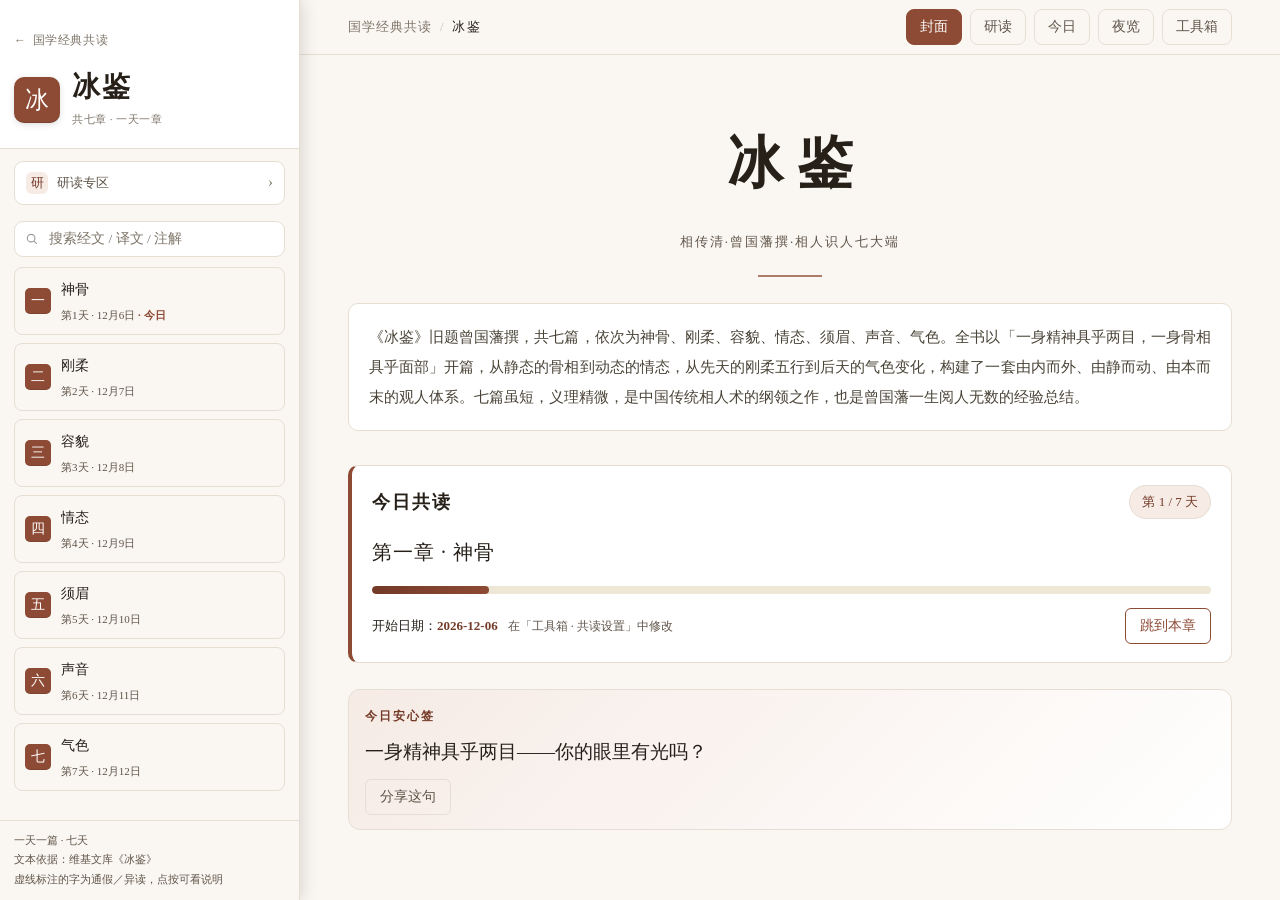
==== commit 8a0b6996: "fix(theme): 修复五套配色 × 日夜下实色块与次级文字的对比度 根因：实色主色块上写死 #fff，夜间主色提亮后对比度崩塌；另有多处 写死浅色值在暗色下失效。  - 新增语义令牌 --on-" ====
--- a/bingjian/index.html
+++ b/bingjian/index.html
@@ -15,10 +15,10 @@
 <meta name="description" content="《冰鉴》旧题曾国藩撰，共七篇，依次为神骨、刚柔、容貌、情态、须眉、声音、气色。全书以「一身精神具乎两目，一身骨相具乎面部」开篇，从静态的骨相到动态的情态，从先天的刚柔五行到后天的气色变化，构建了一套由内而外、由静而动、由">
 <meta name="color-scheme" content="light dark">
 <title>冰鉴·七天共读</title>
-<link rel="stylesheet" href="/shared/reader.css?v=4">
-<link rel="stylesheet" href="/shared/palette.css">
+<link rel="stylesheet" href="/shared/reader.css?v=5">
+<link rel="stylesheet" href="/shared/palette.css?v=5">
 <script src="/shared/appearance.js"></script>
-<script src="/shared/reader.js?v=4" defer></script>
+<script src="/shared/reader.js?v=5" defer></script>
 </head>
 <body data-book="bingjian">
 <div id="appLoading">载 入 中 …</div>
--- a/shared/reader.css
+++ b/shared/reader.css
@@ -12,9 +12,9 @@
 }
 button{font-family:inherit}
 .btn{font-size:14px;padding:6px 14px;border:1px solid var(--accent);background:transparent;color:var(--accent);border-radius:6px;cursor:pointer;line-height:1.6;transition:.15s}
-.btn:hover{background:var(--accent);color:#fff}
+.btn:hover{background:var(--accent);color:var(--on-accent)}
 .btn.ghost{border-color:var(--line);color:var(--soft)}
-.btn.ghost:hover{border-color:var(--soft);background:var(--soft);color:#fff}
+.btn.ghost:hover{border-color:var(--soft);background:var(--soft);color:var(--on-accent)}
 
 /* ========== 布局：窄屏（移动优先）——侧栏为抽屉 ========== */
 .layout{display:block}
@@ -34,7 +34,7 @@
 .toc a:hover{border-color:var(--accent);background:#fff}
 .toc a.active{border-color:var(--accent);background:var(--accent-bg)}
 .toc a.today .d::after{content:" · 今日";color:var(--accent);font-weight:600}
-.seal{flex:none;min-width:26px;height:26px;padding:0 5px;background:var(--accent);color:#fff;font-family:"STKaiti","KaiTi",serif;font-size:14px;display:flex;align-items:center;justify-content:center;border-radius:5px}
+.seal{flex:none;min-width:26px;height:26px;padding:0 5px;background:var(--accent);color:var(--on-accent);font-family:"STKaiti","KaiTi",serif;font-size:14px;display:flex;align-items:center;justify-content:center;border-radius:5px}
 .toc .t{flex:1;min-width:0;overflow:hidden;text-overflow:ellipsis;white-space:nowrap}
 .toc .d{font-size:11px;color:var(--soft);white-space:nowrap}
 
@@ -46,7 +46,7 @@
 .top-actions{display:flex;gap:8px;align-items:center;flex:1;min-width:0}
 .top-spacer{flex:1}
 /* 顶栏导航「当前页」选中态 */
-.nav-btn.active{background:var(--accent)!important;color:#fff!important;border-color:var(--accent)!important}
+.nav-btn.active{background:var(--accent)!important;color:var(--on-accent)!important;border-color:var(--accent)!important}
 
 /* ========== 底部导航（移动端 tab 栏） ========== */
 .bottom-nav{display:none;position:fixed;left:0;right:0;bottom:0;z-index:80;background:rgba(246,241,230,.97);backdrop-filter:blur(8px);border-top:1px solid var(--line);padding:8px 4px calc(8px + env(safe-area-inset-bottom,0px));padding-left:calc(4px + env(safe-area-inset-left,0px));padding-right:calc(4px + env(safe-area-inset-right,0px));transition:transform .24s ease,visibility 0s}
@@ -112,7 +112,7 @@
 .tabs{display:flex;gap:7px;flex-wrap:wrap;margin-bottom:12px}
 .tab-btn{font-size:13px;padding:6px 15px;border:1px solid var(--line);background:var(--paper);color:var(--soft);border-radius:999px;cursor:pointer;transition:.15s;line-height:1.5}
 .tab-btn:hover{border-color:var(--accent);color:var(--accent)}
-.tab-btn.active{background:var(--accent);color:#fff;border-color:var(--accent)}
+.tab-btn.active{background:var(--accent);color:var(--on-accent);border-color:var(--accent)}
 .panels{background:var(--paper);border:1px solid var(--line);border-radius:10px;padding:18px 20px}
 .panel{display:none}
 .panel.active{display:block;animation:fade .2s}
@@ -126,15 +126,26 @@
 .jie li{margin:0 0 12px;padding-left:1.6em;text-indent:-1.6em;line-height:1.95;font-size:15px}
 .jie .src{display:inline-block;font-weight:600;color:var(--accent-deep);margin-right:7px;font-size:13px;letter-spacing:1px}
 .jiedu{display:flex;flex-direction:column;gap:2px}
-.jrow{display:flex;gap:12px;align-items:flex-start;padding:14px 0;border-bottom:1px dashed var(--line)}
+.jrow{display:flex;flex-direction:column;gap:9px;padding:14px 0;border-bottom:1px dashed var(--line)}
 .jrow:last-child{border-bottom:none}
-.jlabel{flex:none;min-width:62px;text-align:center;background:var(--accent-bg);color:var(--accent-deep);border:1px solid var(--line);font-size:12px;padding:3px 8px;border-radius:6px;line-height:1.4;font-weight:600;font-family:inherit;cursor:pointer;appearance:none;-webkit-appearance:none}
+.jhead{display:flex;align-items:center;gap:10px;flex-wrap:wrap}
+.jlabel{flex:none;text-align:center;background:var(--accent-bg);color:var(--accent-deep);border:1px solid var(--line);font-size:12px;padding:3px 8px;border-radius:6px;line-height:1.4;font-weight:600;font-family:inherit;cursor:pointer;appearance:none;-webkit-appearance:none}
 .jlabel:after{content:"？";margin-left:3px;font-weight:400;opacity:.55}
 .jhint{margin:0 0 2px;font-size:12px;color:var(--soft);letter-spacing:.5px;text-indent:0}
 .jintro{display:none;margin:0 0 10px;font-size:13px;line-height:1.85;color:#4a4438;background:var(--accent-bg);border:1px dashed var(--line);border-radius:8px;padding:9px 12px;text-align:justify}
 .jrow.jopen .jintro{display:block}
 .jrow.jopen .jlabel:after{content:"？";opacity:.3}
 .jrow p{margin:0;line-height:1.9;font-size:15px;text-align:justify;text-indent:2em}
+.jrow p+p{margin-top:10px}
+
+/* —— 分批笔记（如「吴大哥」）：批次标题 / 冒号小标题 / 正文 三层 —— */
+.jbatch{margin-top:16px;padding-top:14px;border-top:1px dashed var(--line)}
+.jbody > .jbatch:first-child{margin-top:0;padding-top:0;border-top:none}
+.jbatch-h{display:flex;align-items:center;gap:8px;margin:0 0 10px;font-size:12.5px;font-weight:600;color:var(--accent-deep);letter-spacing:.5px;line-height:1.6;text-indent:0}
+.jbatch-h:before{content:"";flex:none;width:3px;height:13px;border-radius:2px;background:var(--accent)}
+.jsub{margin:14px 0 8px;font-size:14px;font-weight:600;color:var(--accent-deep);line-height:1.7;text-indent:0}
+.jbatch-h + .jsub{margin-top:0}
+.jbatch p + .jsub{margin-top:16px}
 .nodata{color:var(--soft);font-size:13px}
 
 /* 注音 ruby + 通假虚线 */
@@ -142,7 +153,7 @@
 ruby rt{font-size:.58em;color:var(--accent-deep);font-family:"Songti SC","STSong",serif;user-select:none;line-height:1;font-weight:400}
 ruby.tj{border-bottom:1px dashed var(--accent);cursor:pointer}
 body.no-py ruby rt{display:none}
-.py-toggle.on{background:var(--accent);color:#fff;border-color:var(--accent)}
+.py-toggle.on{background:var(--accent);color:var(--on-accent);border-color:var(--accent)}
 .flash{animation:flash 1.8s}
 @keyframes flash{0%,60%{box-shadow:0 0 0 3px var(--accent-bg)}100%{box-shadow:0 0 0 0 transparent}}
 
@@ -219,8 +230,8 @@
   #toolsBtn{display:none}
 }
 
-/* 目录已读进度标记 */
-.toc a.read .seal{background:color-mix(in srgb,var(--accent) 30%,var(--line))}
+/* 目录已读进度标记：底色去饱和以弱化，但文字保持 --ink 保证可读 */
+.toc a.read .seal{background:color-mix(in srgb,var(--accent) 30%,var(--line));color:var(--ink)}
 .toc a.read .t{color:var(--muted)}
 
 /* ========== 宽屏：左侧目录栏 + 右侧正文（PDF 阅读器式） ========== */
@@ -254,7 +265,7 @@
 }
 /* 细滚动条 */
 .sidebar::-webkit-scrollbar{width:6px}
-.sidebar::-webkit-scrollbar-thumb{background:#d8cdb4;border-radius:3px}
+.sidebar::-webkit-scrollbar-thumb{background:var(--line-strong);border-radius:3px}
 
 @media print{
   .sidebar,.topbar,.backtop,.bottom-nav,.nav-handle,.plan-actions,.share-btn,.det,.pager{display:none}
@@ -297,7 +308,7 @@
 .qchap{font-size:12px;color:var(--soft);text-decoration:none;font-family:"Songti SC",serif}
 .qchap:hover{color:var(--accent);border-bottom:1px dotted var(--accent)}
 .study-nav{display:block;margin:10px 14px 4px;padding:9px 12px;background:var(--accent-bg);border:1px solid var(--line);color:var(--accent-deep);text-decoration:none;border-radius:8px;font-size:13px;letter-spacing:1px;text-align:center}
-.study-nav:hover{background:#f2ddd6}
+.study-nav:hover{background:color-mix(in srgb,var(--accent) 14%,var(--card))}
 
 /* 逐句对照（译文标签） */
 .sentences{display:flex;flex-direction:column}
@@ -325,7 +336,7 @@
 /* ========== 省察提问（章末） ========== */
 .sheng{margin:0;padding:0;list-style:none;counter-reset:sheng}
 .sheng li{position:relative;padding:10px 12px 10px 40px;margin:0 0 10px;background:var(--card);border:1px solid var(--line);border-radius:10px;line-height:1.85;color:var(--ink)}
-.sheng li:before{counter-increment:sheng;content:"省"counter(sheng);position:absolute;left:10px;top:10px;width:24px;height:24px;line-height:24px;text-align:center;font-size:12px;font-family:"STKaiti","KaiTi",serif;color:#fff;background:var(--accent);border-radius:50%}
+.sheng li:before{counter-increment:sheng;content:"省"counter(sheng);position:absolute;left:10px;top:10px;width:24px;height:24px;line-height:24px;text-align:center;font-size:12px;font-family:"STKaiti","KaiTi",serif;color:var(--on-accent);background:var(--accent);border-radius:50%}
 .sheng li:last-child{margin-bottom:0}
 
 /* ========== 参考书目 ========== */
@@ -346,7 +357,7 @@
 .ech{width:100%;border-collapse:collapse;font-size:14px;background:var(--card)}
 .ech caption{caption-side:top;text-align:left;font-size:13px;color:var(--soft);padding:0 0 8px}
 .ech th,.ech td{border:1px solid var(--line);padding:8px 10px;text-align:left;vertical-align:top;line-height:1.6}
-.ech th{background:#f3ece0;color:var(--ink);font-weight:600;font-family:"STKaiti","KaiTi",serif;white-space:nowrap}
+.ech th{background:var(--accent-bg);color:var(--ink);font-weight:600;font-family:"STKaiti","KaiTi",serif;white-space:nowrap}
 .ech td.ck{white-space:nowrap;color:var(--accent);font-weight:600}
 .ech .citem{color:var(--accent);font-weight:600;text-decoration:none}
 .ech .citem:hover{text-decoration:underline}
@@ -370,7 +381,7 @@
 .ssrefs{margin:0;padding:0;list-style:none}
 .ssrefs li{margin:0 0 10px;padding:8px 10px;background:var(--paper);border:1px solid var(--line);border-radius:8px;line-height:1.7}
 .ssrefs li:last-child{margin-bottom:0}
-.sbook{display:inline-block;font-size:12px;font-weight:600;color:#fff;background:var(--accent-deep);border-radius:5px;padding:1px 8px;margin-right:8px;vertical-align:middle}
+.sbook{display:inline-block;font-size:12px;font-weight:600;color:var(--on-accent);background:var(--accent-deep);border-radius:5px;padding:1px 8px;margin-right:8px;vertical-align:middle}
 .spass{display:block;font-size:14.5px;color:var(--ink);font-family:"STKaiti","KaiTi",serif;margin:2px 0 3px}
 .snote{display:block;font-size:13px;color:#4a4438;text-align:justify}
 
@@ -380,13 +391,13 @@
 .jzlist{margin:0;padding:0;list-style:none}
 .jzlist li{margin:0 0 8px;line-height:1.65}
 .jzlist li:last-child{margin-bottom:0}
-.jzbook{display:inline-block;font-size:12px;font-weight:600;color:#fff;background:var(--accent-deep);border-radius:5px;padding:1px 8px;margin-right:8px;vertical-align:middle}
+.jzbook{display:inline-block;font-size:12px;font-weight:600;color:var(--on-accent);background:var(--accent-deep);border-radius:5px;padding:1px 8px;margin-right:8px;vertical-align:middle}
 .jzpass{display:block;font-size:14.5px;color:var(--ink);font-family:"STKaiti","KaiTi",serif;margin:2px 0 3px}
 .jznote{display:block;font-size:13px;color:#4a4438;text-align:justify}
 
-/* ========== 解读：所本经典（小字置于正文首行，随文换行） ========== */
-.jbody{flex:1;min-width:0}
-.jbasis{display:block;font-size:12px;color:var(--accent-deep);opacity:.75;letter-spacing:.5px;line-height:1.6;margin-bottom:4px}
+/* ========== 解读：视角行（标签 + 所本 同行，正文通栏） ========== */
+.jbody{min-width:0}
+.jbasis{font-size:12px;color:var(--accent-deep);opacity:.75;letter-spacing:.5px;line-height:1.6}
 .jbasis:before{content:"";display:inline-block;width:14px;height:1px;background:var(--accent);vertical-align:middle;margin-right:7px;opacity:.6}
 
 /* ========== 朱注：章首句引标 ========== */
@@ -406,10 +417,10 @@
 /* ========== 义理脊柱 ========== */
 .spine{display:flex;flex-direction:column;gap:10px;margin-bottom:18px}
 .spnode{display:flex;gap:12px;align-items:flex-start;background:var(--paper);border:1px solid var(--line);border-radius:10px;padding:12px 16px}
-.spname{flex:none;font-size:15px;font-weight:700;color:#fff;background:var(--accent);border-radius:8px;padding:5px 12px;font-family:"STKaiti","KaiTi",serif;white-space:nowrap;line-height:1.5}
+.spname{flex:none;font-size:15px;font-weight:700;color:var(--on-accent);background:var(--accent);border-radius:8px;padding:5px 12px;font-family:"STKaiti","KaiTi",serif;white-space:nowrap;line-height:1.5}
 .sprange{font-size:12px;color:var(--accent-deep);background:var(--accent-bg);border:1px solid var(--line);border-radius:999px;padding:2px 10px;white-space:nowrap;align-self:center;margin-left:auto}
 .spdesc{font-size:14px;line-height:1.85;color:#4a4438;text-align:justify;margin:0;flex:1;min-width:0}
-.seg{display:inline-block;font-size:11px;font-weight:600;color:#fff!important;background:var(--accent-deep);border-radius:5px;padding:2px 8px;margin-right:6px;vertical-align:middle}
+.seg{display:inline-block;font-size:11px;font-weight:600;color:var(--on-accent)!important;background:var(--accent-deep);border-radius:5px;padding:2px 8px;margin-right:6px;vertical-align:middle}
 
 /* ========== 四书互参：逐章索引 ========== */
 .ssidx{background:var(--paper);border:1px solid var(--line);border-radius:10px;padding:10px 14px;margin-bottom:14px}
@@ -457,7 +468,7 @@
 .mxgrid{display:grid;grid-template-columns:repeat(2,1fr);gap:14px}
 .mxcard{background:var(--card);border:1px solid var(--line);border-radius:10px;padding:12px 14px}
 .mxhead{margin-bottom:8px}
-.mxseg{display:inline-block;font-size:13px;font-weight:700;color:#fff;background:var(--accent);border-radius:6px;padding:2px 10px;font-family:"STKaiti","KaiTi",serif}
+.mxseg{display:inline-block;font-size:13px;font-weight:700;color:var(--on-accent);background:var(--accent);border-radius:6px;padding:2px 10px;font-family:"STKaiti","KaiTi",serif}
 .mxstress{margin:0 0 7px;font-size:13.5px;line-height:1.8;color:#4a4438;text-align:justify}
 .mxstress b{color:var(--accent-deep)}
 .mxremedy{margin:0 0 9px;font-size:14px;line-height:1.9;color:var(--ink);text-align:justify}
@@ -510,12 +521,18 @@
   .ech{font-size:13px}
   .ech th,.ech td{padding:7px 8px}
 }
-/* 解读面板：窄屏改为上下堆叠，学派名在上方，不再让左侧标签列挤占正文宽度 */
+/* 解读面板：窄屏收紧间距（标签行与正文同为通栏，仅调字号与留白） */
 @media (max-width:640px){
-  .jrow{flex-direction:column;gap:6px;padding:12px 0}
-  .jlabel{align-self:flex-start;min-width:0;padding:4px 10px;font-size:12.5px}
+  .jrow{gap:7px;padding:12px 0}
+  .jhead{gap:8px}
+  .jlabel{padding:4px 10px;font-size:12.5px}
   .jrow p{font-size:14.5px;line-height:1.85}
+  .jrow p+p{margin-top:8px}
   .jintro{margin-bottom:8px}
+  .jbatch{margin-top:14px;padding-top:12px}
+  .jbatch-h{font-size:12px;margin-bottom:8px}
+  .jsub{font-size:13.5px;margin:12px 0 6px}
+  .jbatch p + .jsub{margin-top:14px}
   /* 章间呼应表：640px 以下转卡片布局 */
   .ech thead{display:none}
   .ech tbody,.ech tr,.ech td{display:block}
@@ -529,7 +546,7 @@
   /* 链接在卡片中用深色保证可读 */
   .ech .citem{font-size:13px;color:var(--accent-deep);font-weight:600;border-bottom:none}
   /* seg 徽章在卡片中保持深底白字 */
-  .ech .seg{display:inline-block;font-size:11px;font-weight:600;color:#fff!important;background:var(--accent-deep);border-radius:5px;padding:1px 7px;margin-right:6px;vertical-align:middle}
+  .ech .seg{display:inline-block;font-size:11px;font-weight:600;color:var(--on-accent)!important;background:var(--accent-deep);border-radius:5px;padding:1px 7px;margin-right:6px;vertical-align:middle}
 }
 /* PC（≥1024px）左侧常驻目录栏，顶栏不再显示「目录」按钮（移动端保留，用于开抽屉） */
 @media (min-width:1024px){
@@ -614,6 +631,7 @@
 body[data-theme="dark"] .toc a.read .t{color:var(--muted)}
 body[data-theme="dark"] .btn:disabled,
 body[data-theme="dark"] .btn.block:disabled{background:var(--paper);color:var(--soft)}
+body[data-theme="dark"] .btn.block:disabled:hover{background:var(--paper)}
 body[data-theme="dark"] .toc a.read .seal{color:var(--soft)}
 body[data-theme="dark"] .sheng-note{background:var(--paper);color:var(--ink);border-color:var(--line)}
 body[data-theme="dark"] .ssrefs li{background:color-mix(in srgb,var(--card) 90%,var(--ink));border-color:var(--line)}
@@ -654,8 +672,8 @@
 .crumbs .cur{color:var(--ink);letter-spacing:2px}
 .top-actions .btn{border-radius:8px;font-size:13.5px;padding:6px 13px;border-color:var(--line);color:var(--soft);background:transparent}
 .top-actions .btn:hover{background:var(--card);color:var(--accent);border-color:var(--accent)}
-.top-actions .btn.active{background:var(--accent);border-color:var(--accent);color:#fff}
-.top-actions .btn.active:hover{background:var(--accent-deep);color:#fff}
+.top-actions .btn.active{background:var(--accent);border-color:var(--accent);color:var(--on-accent)}
+.top-actions .btn.active:hover{background:var(--accent-deep);color:var(--on-accent)}
 
 /* —— 阅读进度条 —— */
 .readbar{position:fixed;top:0;left:0;height:2px;width:0;background:linear-gradient(90deg,var(--accent-deep),var(--accent));z-index:130;transition:width .08s linear;pointer-events:none}
@@ -704,13 +722,7 @@
 body[data-theme="dark"] ::-webkit-scrollbar-thumb{border-color:var(--paper)}
 .top-actions{justify-content:flex-end}
 .crumbs .cur{max-width:40vw;overflow:hidden;text-overflow:ellipsis}
-/* 暗色下的实心色块改用深色文字，保证对比度 */
-body[data-theme="dark"] .seal,
-body[data-theme="dark"] .tab-btn.active,
-body[data-theme="dark"] .py-toggle.on,
-body[data-theme="dark"] .btn:hover{color:#201c17}
-body[data-theme="dark"] .nav-btn.active{color:#201c17!important}
-body[data-theme="dark"] .toc a.read .seal{color:var(--soft)}
+/* 实色主色块上的文字色统一由 --on-accent 令牌处理（见 palette.css），此处不再逐条覆盖 */
 
 
 /* ========== 侧栏：书签式头部 + 研读入口 + 目录独立滚动 ========== */
@@ -721,7 +733,7 @@
 .sb-back:hover .ar{transform:translateX(-3px)}
 
 .sb-book{display:flex;align-items:center;gap:12px;margin-top:14px}
-.sb-seal{flex:none;width:44px;height:44px;border-radius:10px;background:var(--accent);color:#fff;display:flex;align-items:center;justify-content:center;font-family:"STKaiti","KaiTi",serif;font-size:23px;line-height:1;box-shadow:inset 0 -1px 0 rgba(0,0,0,.14),0 2px 6px rgba(0,0,0,.12)}
+.sb-seal{flex:none;width:44px;height:44px;border-radius:10px;background:var(--accent);color:var(--on-accent);display:flex;align-items:center;justify-content:center;font-family:"STKaiti","KaiTi",serif;font-size:23px;line-height:1;box-shadow:inset 0 -1px 0 rgba(0,0,0,.14),0 2px 6px rgba(0,0,0,.12)}
 .sb-text{min-width:0}
 .sb-title{display:block;font-family:"STKaiti","KaiTi","Kaiti SC",serif;font-size:26px;line-height:1.24;letter-spacing:2px;color:var(--ink);text-decoration:none;font-weight:600;transition:color .16s;overflow:hidden;text-overflow:ellipsis;white-space:nowrap}
 .sb-title:hover{color:var(--accent-deep)}
@@ -736,8 +748,6 @@
 .study-nav .sn-ar{margin-left:auto;font-size:15px;color:var(--muted);line-height:1}
 
 .search-box{padding:12px 14px 2px}
-
-body[data-theme="dark"] .sb-seal{color:#201c17}
 
 @media (min-width:1024px){
   /* 宽屏：头部/研读/搜索固定，仅目录区滚动 */
--- a/shared/palette.css
+++ b/shared/palette.css
@@ -3,19 +3,22 @@
    - 属性挂在 <html> 与 <body> 上：data-pal = a|b|c|d|e，data-theme = light|dark
    - e 赭红（默认）· a 纸墨 · b 朱砂 · c 黛青 · d 竹绿
    - 首页与阅读器共用本文件；其余样式一律引用变量，不得写死色值
+   - 对比度基线：--on-accent 与实色块、--muted 与卡片底，均需 ≥ 4.5（WCAG AA 小字）
    ================================================================ */
 
 /* —— E 赭红（默认，日间） —— */
 :root{
-  --paper:#faf7f2; --card:#ffffff; --ink:#262019; --soft:#5f5449; --muted:#93887a;
+  --paper:#faf7f2; --card:#ffffff; --ink:#262019; --soft:#5f5449; --muted:#7e7569;
   --accent:#8d4a34; --accent-deep:#733a28; --accent-bg:#f6ebe5;
   --line:#e6ded2; --line-strong:#d6c9b8;
   --dot:rgba(141,74,52,.03);
+  /* 实色主色块上的文字色：日间主色偏暗 → 白字；夜间主色提亮 → 深墨字 */
+  --on-accent:#fff;
 }
 
 /* —— A 纸墨（日间） —— */
 [data-pal="a"]{
-  --paper:#faf8f5; --card:#ffffff; --ink:#2b2418; --soft:#6b5e4a; --muted:#9a8d7b;
+  --paper:#faf8f5; --card:#ffffff; --ink:#2b2418; --soft:#6b5e4a; --muted:#807566;
   --accent:#8b5e3c; --accent-deep:#74482b; --accent-bg:#f5efe8;
   --line:#e6dfd3; --line-strong:#d8cdb9;
   --dot:rgba(139,94,60,.035);
@@ -23,25 +26,25 @@
 
 /* —— 其余四套（日间） —— */
 [data-pal="b"]{
-  --paper:#f7f5f2; --ink:#262322; --soft:#5c5650; --muted:#8d857c;
+  --paper:#f7f5f2; --ink:#262322; --soft:#5c5650; --muted:#7c756d;
   --accent:#9e3b32; --accent-deep:#7f2c25; --accent-bg:#f7ece8;
   --line:#e4ded6; --line-strong:#d4ccc1;
   --dot:rgba(158,59,50,.028);
 }
 [data-pal="c"]{
-  --paper:#f6f7f6; --ink:#232a2e; --soft:#4f5d66; --muted:#82909a;
+  --paper:#f6f7f6; --ink:#232a2e; --soft:#4f5d66; --muted:#6c7880;
   --accent:#33566e; --accent-deep:#264254; --accent-bg:#e9eff2;
   --line:#dfe3e1; --line-strong:#c6cfcf;
   --dot:rgba(51,86,110,.028);
 }
 [data-pal="d"]{
-  --paper:#f5f7f2; --ink:#23291f; --soft:#4e5c48; --muted:#84937c;
+  --paper:#f5f7f2; --ink:#23291f; --soft:#4e5c48; --muted:#6e7a67;
   --accent:#47694f; --accent-deep:#35523c; --accent-bg:#e9efe6;
   --line:#dee3d8; --line-strong:#c3cfc0;
   --dot:rgba(71,105,79,.03);
 }
 [data-pal="e"]{
-  --paper:#faf7f2; --ink:#262019; --soft:#5f5449; --muted:#93887a;
+  --paper:#faf7f2; --ink:#262019; --soft:#5f5449; --muted:#7e7569;
   --accent:#8d4a34; --accent-deep:#733a28; --accent-bg:#f6ebe5;
   --line:#e6ded2; --line-strong:#d6c9b8;
   --dot:rgba(141,74,52,.03);
@@ -49,22 +52,23 @@
 
 /* —— 暗色（中性底，五套通用） —— */
 [data-theme="dark"]{
-  --paper:#1c1915; --card:#252119; --ink:#e9e3d5; --soft:#b0a693; --muted:#8a8070;
+  --paper:#1c1915; --card:#252119; --ink:#e9e3d5; --soft:#b0a693; --muted:#918879;
   --line:#3a342b; --line-strong:#4c4438;
   --accent:#c68a6e; --accent-deep:#d9a488; --accent-bg:#342822;
   --dot:rgba(233,227,213,.03);
+  --on-accent:#201c17;
 }
 
 /* —— 各配色在暗色下的主色（提亮以保对比） —— */
 [data-pal="a"][data-theme="dark"]{ --accent:#c99b6c; --accent-deep:#dbae7f; --accent-bg:#332a22 }
-[data-pal="b"][data-theme="dark"]{ --accent:#c96a5a; --accent-deep:#dd8d80; --accent-bg:#382622 }
+[data-pal="b"][data-theme="dark"]{ --accent:#d07565; --accent-deep:#dd8d80; --accent-bg:#382622 }
 [data-pal="c"][data-theme="dark"]{
-  --paper:#171a1d; --card:#1f2429; --ink:#e5e8ea; --soft:#a9b3b9; --muted:#7f8a91;
+  --paper:#171a1d; --card:#1f2429; --ink:#e5e8ea; --soft:#a9b3b9; --muted:#859097;
   --line:#2f353a; --line-strong:#3f474d;
   --accent:#7fa3bd; --accent-deep:#a2c1d6; --accent-bg:#232e37;
 }
 [data-pal="d"][data-theme="dark"]{
-  --paper:#161a17; --card:#1e241f; --ink:#e5eae3; --soft:#a8b4a7; --muted:#7f8b7f;
+  --paper:#161a17; --card:#1e241f; --ink:#e5eae3; --soft:#a8b4a7; --muted:#859185;
   --line:#2f352e; --line-strong:#404840;
   --accent:#86a98d; --accent-deep:#a6c3ab; --accent-bg:#243027;
 }
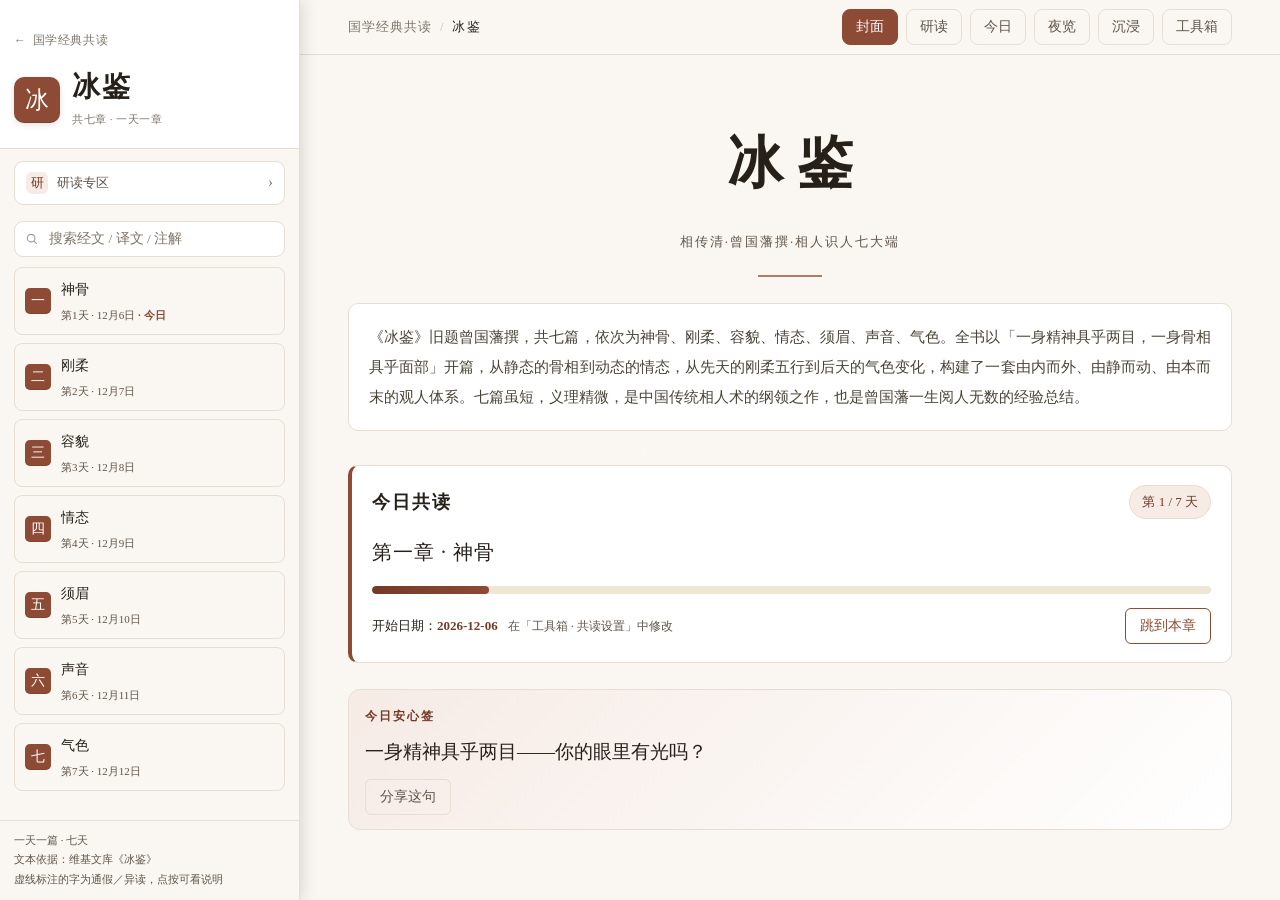
==== commit c01233ca: "feat(reader): 为宽屏添加沉浸式阅读模式 新增宽屏专属沉浸式阅读功能，隐去导航栏与侧边栏仅显示正文，支持按钮及Esc键退出；同步更新共享reader资源至v6版本。" ====
--- a/bingjian/index.html
+++ b/bingjian/index.html
@@ -15,10 +15,10 @@
 <meta name="description" content="《冰鉴》旧题曾国藩撰，共七篇，依次为神骨、刚柔、容貌、情态、须眉、声音、气色。全书以「一身精神具乎两目，一身骨相具乎面部」开篇，从静态的骨相到动态的情态，从先天的刚柔五行到后天的气色变化，构建了一套由内而外、由静而动、由">
 <meta name="color-scheme" content="light dark">
 <title>冰鉴·七天共读</title>
-<link rel="stylesheet" href="/shared/reader.css?v=5">
+<link rel="stylesheet" href="/shared/reader.css?v=6">
 <link rel="stylesheet" href="/shared/palette.css?v=5">
 <script src="/shared/appearance.js"></script>
-<script src="/shared/reader.js?v=5" defer></script>
+<script src="/shared/reader.js?v=6" defer></script>
 </head>
 <body data-book="bingjian">
 <div id="appLoading">载 入 中 …</div>
--- a/shared/reader.css
+++ b/shared/reader.css
@@ -89,6 +89,7 @@
 .ch-head{display:flex;align-items:center;gap:14px;flex-wrap:wrap;padding-bottom:14px;border-bottom:1px dashed var(--line);margin-bottom:16px}
 .seal-lg{min-width:40px;height:40px;padding:0 8px;font-size:20px;border-radius:8px}
 .ch-head h2{font-size:20px;letter-spacing:3px;font-weight:600;line-height:1.5}
+.ch-title{display:flex;align-items:center;min-width:0}
 .ch-head .lab{font-size:13px;color:var(--soft);letter-spacing:1px;margin-top:2px}
 .ch-head .spacer{flex:1}
 .share-btn{flex:none;font-size:12px;padding:4px 10px}
@@ -121,7 +122,7 @@
 .panel p:last-child{margin-bottom:0}
 .zhu{list-style:none;margin:0;padding:0}
 .zhu li{margin:0 0 10px;padding-left:1.4em;text-indent:-1.4em;line-height:1.9;font-size:15px}
-.zhu b{color:var(--accent-deep);font-weight:600;margin-right:4px}
+.zhu b{color:var(--accent-deep);font-weight:700}
 .jie{list-style:none;margin:0;padding:0}
 .jie li{margin:0 0 12px;padding-left:1.6em;text-indent:-1.6em;line-height:1.95;font-size:15px}
 .jie .src{display:inline-block;font-weight:600;color:var(--accent-deep);margin-right:7px;font-size:13px;letter-spacing:1px}
@@ -131,16 +132,18 @@
 .jhead{display:flex;align-items:center;gap:10px;flex-wrap:wrap}
 .jlabel{flex:none;text-align:center;background:var(--accent-bg);color:var(--accent-deep);border:1px solid var(--line);font-size:12px;padding:3px 8px;border-radius:6px;line-height:1.4;font-weight:600;font-family:inherit;cursor:pointer;appearance:none;-webkit-appearance:none}
 .jlabel:after{content:"？";margin-left:3px;font-weight:400;opacity:.55}
-.jhint{margin:0 0 2px;font-size:12px;color:var(--soft);letter-spacing:.5px;text-indent:0}
+.panel .jhint{margin:0 0 6px;font-size:11.5px;line-height:1.7;color:var(--muted);letter-spacing:.3px;text-indent:0}
+.jhint+.jiedu .jrow:first-child{padding-top:10px}
 .jintro{display:none;margin:0 0 10px;font-size:13px;line-height:1.85;color:#4a4438;background:var(--accent-bg);border:1px dashed var(--line);border-radius:8px;padding:9px 12px;text-align:justify}
 .jrow.jopen .jintro{display:block}
 .jrow.jopen .jlabel:after{content:"？";opacity:.3}
 .jrow p{margin:0;line-height:1.9;font-size:15px;text-align:justify;text-indent:2em}
 .jrow p+p{margin-top:10px}
 
-/* —— 分批笔记（如「吴大哥」）：批次标题 / 冒号小标题 / 正文 三层 —— */
-.jbatch{margin-top:16px;padding-top:14px;border-top:1px dashed var(--line)}
-.jbody > .jbatch:first-child{margin-top:0;padding-top:0;border-top:none}
+/* —— 分批笔记（如「吴大哥」）：整块内缩一级表示从属于本行，再分 批次 / 小标题 / 正文 三层 —— */
+.jnotes{margin-top:4px;padding-left:16px;border-left:2px solid var(--line)}
+.jbatch{margin-top:16px}
+.jbatch:first-child{margin-top:0}
 .jbatch-h{display:flex;align-items:center;gap:8px;margin:0 0 10px;font-size:12.5px;font-weight:600;color:var(--accent-deep);letter-spacing:.5px;line-height:1.6;text-indent:0}
 .jbatch-h:before{content:"";flex:none;width:3px;height:13px;border-radius:2px;background:var(--accent)}
 .jsub{margin:14px 0 8px;font-size:14px;font-weight:600;color:var(--accent-deep);line-height:1.7;text-indent:0}
@@ -314,9 +317,10 @@
 .sentences{display:flex;flex-direction:column}
 .srow{padding:10px 0;border-bottom:1px dashed var(--line)}
 .srow:last-child{border-bottom:none}
-.srow .src{font-size:16px;line-height:1.9;color:var(--ink);margin-bottom:4px}
+.srow .src{position:relative;font-size:17px;line-height:1.9;color:var(--ink);letter-spacing:.02em;padding-left:13px;margin-bottom:6px}
+.srow .src::before{content:"";position:absolute;left:0;top:.5em;bottom:.5em;width:2px;border-radius:2px;background:var(--accent);opacity:.55}
 .srow .src ruby{font-weight:600}
-.srow .tr{font-size:14.5px;line-height:1.9;color:#4a4438;text-align:justify;text-indent:2em}
+.srow .tr{font-size:14.5px;line-height:1.9;color:var(--muted);text-align:justify;text-indent:2em}
 
 /* ========== 分页阅读 ========== */
 .pager{display:none;flex-direction:column;align-items:center;justify-content:center;gap:10px;margin:24px 0 8px;padding:14px;background:var(--card);border:1px solid var(--line);border-radius:12px}
@@ -529,7 +533,8 @@
   .jrow p{font-size:14.5px;line-height:1.85}
   .jrow p+p{margin-top:8px}
   .jintro{margin-bottom:8px}
-  .jbatch{margin-top:14px;padding-top:12px}
+  .jnotes{padding-left:12px}
+  .jbatch{margin-top:14px}
   .jbatch-h{font-size:12px;margin-bottom:8px}
   .jsub{font-size:13.5px;margin:12px 0 6px}
   .jbatch p + .jsub{margin-top:14px}
@@ -784,3 +789,30 @@
 @media (prefers-reduced-motion:reduce){
   .bottom-nav,.backtop,.nav-handle span,.pager{transition:none!important}
 }
+
+/* ================================================================
+   PC 沉浸阅读（宽屏）：只留当前正文，隐去侧栏与顶栏
+   —— 移动端的沉浸交互已由「轻点正文收展底栏」承担，此处专供 ≥1024px
+   ================================================================ */
+.focus-exit{display:none}
+
+@media (min-width:1024px){
+  /* 隐去导航外壳，正文独占视口 */
+  body.immersive .sidebar{display:none}
+  body.immersive .topbar{display:none}
+  /* 收窄阅读区并居中，读起来更像一页书 */
+  body.immersive .layout{max-width:1000px}
+  body.immersive .wrap{max-width:780px}
+  /* 正文去卡片化：直接落在纸面上，弱化容器感 */
+  body.immersive .chapter{background:transparent;border-color:transparent;box-shadow:none;border-radius:0}
+  /* 浮动退出入口：平时淡出，悬停显形，不干扰阅读 */
+  body.immersive .focus-exit{
+    display:inline-flex;align-items:center;gap:6px;
+    position:fixed;top:16px;right:18px;z-index:120;
+    font-family:inherit;font-size:12px;letter-spacing:1px;
+    padding:6px 12px;border-radius:999px;cursor:pointer;
+    border:1px solid var(--line);background:var(--card);color:var(--soft);
+    opacity:.45;transition:opacity .18s,border-color .18s,color .18s;
+  }
+  body.immersive .focus-exit:hover{opacity:1;border-color:var(--accent);color:var(--accent-deep)}
+}
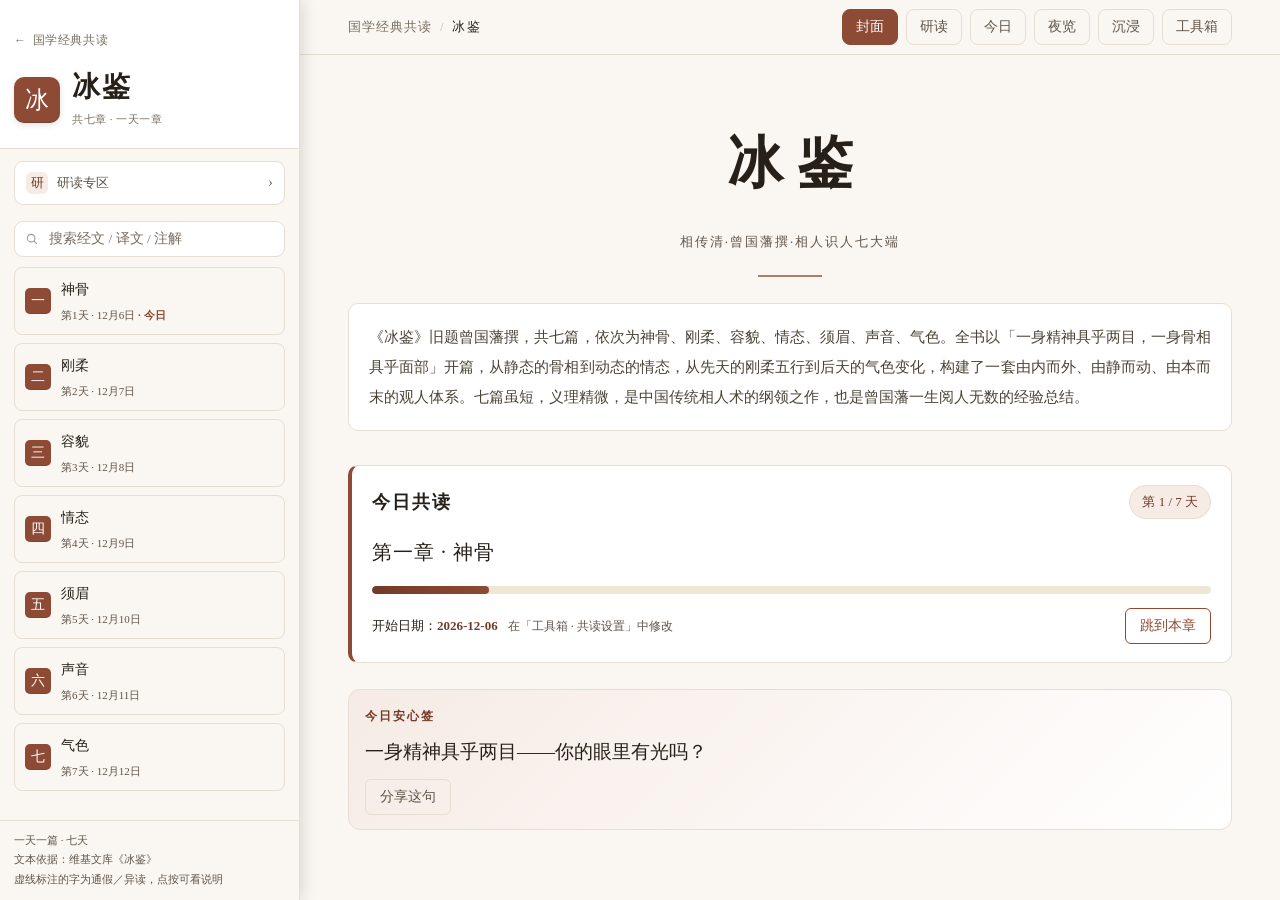
==== commit 6239c483: "feat(reader): 优化大学全书共读体验 - 原文区采用显示译注，就近展示译文与词义 - 大学 11 章接入研读页风格深读区与 reading 数据 - 校验脚本支持新版结构，缓存版本与 RE" ====
--- a/bingjian/index.html
+++ b/bingjian/index.html
@@ -15,9 +15,11 @@
 <meta name="description" content="《冰鉴》旧题曾国藩撰，共七篇，依次为神骨、刚柔、容貌、情态、须眉、声音、气色。全书以「一身精神具乎两目，一身骨相具乎面部」开篇，从静态的骨相到动态的情态，从先天的刚柔五行到后天的气色变化，构建了一套由内而外、由静而动、由">
 <meta name="color-scheme" content="light dark">
 <title>冰鉴·七天共读</title>
-<link rel="stylesheet" href="/shared/reader.css?v=6">
-<link rel="stylesheet" href="/shared/palette.css?v=5">
+<link rel="stylesheet" href="/shared/reader.css?v=15">
+<link rel="stylesheet" href="/shared/palette.css?v=6">
+<link rel="stylesheet" href="/shared/pwa.css">
 <script src="/shared/appearance.js"></script>
+<script src="/shared/pwa.js" defer></script>
 <script src="/shared/reader.js?v=6" defer></script>
 </head>
 <body data-book="bingjian">
--- a/shared/reader.css
+++ b/shared/reader.css
@@ -156,7 +156,15 @@
 ruby rt{font-size:.58em;color:var(--accent-deep);font-family:"Songti SC","STSong",serif;user-select:none;line-height:1;font-weight:400}
 ruby.tj{border-bottom:1px dashed var(--accent);cursor:pointer}
 body.no-py ruby rt{display:none}
-.py-toggle.on{background:var(--accent);color:var(--on-accent);border-color:var(--accent)}
+/* Switch 拨动开关：轨道内直接显示当前状态文字 */
+.tp-switch{position:relative;flex:none;display:inline-flex;align-items:center;justify-content:flex-end;width:66px;height:30px;padding:0 10px;border:1px solid var(--line-strong);border-radius:999px;background:var(--paper);color:var(--soft);font-family:inherit;font-size:12.5px;letter-spacing:.5px;cursor:pointer;transition:background .2s ease,border-color .2s ease,color .2s ease;touch-action:manipulation;-webkit-tap-highlight-color:transparent}
+.tp-switch .tp-switch-txt{position:relative;z-index:1;transition:color .2s ease}
+.tp-switch i{position:absolute;top:3px;left:3px;width:22px;height:22px;border-radius:50%;background:#fff;box-shadow:0 1px 3px rgba(35,25,15,.28);transition:left .2s ease}
+.tp-switch.on{justify-content:flex-start;background:var(--accent);border-color:var(--accent);color:var(--on-accent)}
+.tp-switch.on i{left:calc(100% - 25px)}
+.tp-switch:focus-visible{outline:2px solid var(--accent);outline-offset:2px}
+.tp-label{display:flex;flex-direction:column;gap:3px;min-width:0}
+.tp-label small{font-size:12px;font-weight:400;color:var(--soft);line-height:1.4}
 .flash{animation:flash 1.8s}
 @keyframes flash{0%,60%{box-shadow:0 0 0 3px var(--accent-bg)}100%{box-shadow:0 0 0 0 transparent}}
 
@@ -242,8 +250,7 @@
   .layout{display:flex;align-items:flex-start;max-width:1320px;margin:0 auto}
   /* 内容列必须撑满剩余宽度：flex 项默认按内容收缩，短章节会把整列拉窄 */
   .content{flex:1 1 auto;min-width:0}
-  .wrap{max-width:920px}
-  .topbar-inner{max-width:920px}
+  .wrap,.topbar-inner{max-width:920px}
   .plan{position:sticky;top:60px;z-index:5}
   .sidebar{
     flex:0 0 var(--sidebar-w);width:var(--sidebar-w);
@@ -816,3 +823,59 @@
   }
   body.immersive .focus-exit:hover{opacity:1;border-color:var(--accent);color:var(--accent-deep)}
 }
+
+/* Hallmark · component: companion-reader · PC 版心铺满 + 研读页视觉对齐
+ * pre-emit critique: P5 H5 E5 S5 R5 V4 — 同一套 blk-title / sbody / sscard / sheng
+ * 令牌沿用 palette.css；不新增色值与字体声明。 */
+html,body{overflow-x:clip}
+.guided-text{scroll-margin-top:80px}
+.guided-text:focus{outline:none}
+
+/* 恢复最初采纳的显示译注 */
+.reading-toolbar{display:flex;justify-content:flex-end;margin:0 0 16px}
+.reading-toggle{font:inherit;font-size:13px;line-height:1.8;color:var(--accent-deep);border:0;border-bottom:1px solid var(--line-strong);background:transparent;padding:4px 0;cursor:pointer}
+.reading-toggle:hover{border-color:var(--accent)}
+.reading-toggle:focus-visible{outline:2px solid var(--accent);outline-offset:4px}
+
+.reading-paragraph{margin-bottom:1.1em}
+.reading-paragraph:last-child{margin-bottom:0}
+.paragraph-note[hidden]{display:none}
+.paragraph-note{margin:16px 0 30px;letter-spacing:0;color:var(--soft)}
+.guided-text .paragraph-note p{margin:0 0 12px;text-align:justify}
+.guided-text .paragraph-note p:last-child{margin-bottom:0}
+.guided-text .paragraph-note .paragraph-note-label{font-size:12px;line-height:1.8;letter-spacing:1px;color:var(--accent-deep);text-indent:0;margin:0 0 6px}
+.guided-text .paragraph-note .paragraph-translation{font-size:16px;line-height:2;text-indent:2em}
+.guided-text .paragraph-note .paragraph-terms{font-size:14px;line-height:1.95;text-indent:0;margin-bottom:0}
+
+/* 深读区沿用研读页视觉语言 */
+.deep-dive{margin:60px 0 0;padding-top:36px;padding-bottom:100px;border-top:1px solid var(--line-strong);min-width:0}
+.deep-dive .study-head{margin-bottom:30px}
+.deep-dive .study-head h2{font-size:28px;letter-spacing:10px;text-indent:10px}
+.deep-dive .study-block{margin-top:26px}
+.deep-dive .blk-title{margin-bottom:14px}
+.deep-dive .sbody p.sdesc{margin:0 0 12px;font-size:15px}
+.deep-dive .sbody p.sdesc:last-child{margin-bottom:0}
+.deep-dive .ssgrid{gap:12px}
+.deep-dive .sscard{padding:14px 16px}
+.deep-dive .sscard .sstheme{margin:0 0 12px;color:var(--soft)}
+.deep-dive .snote a{color:var(--accent)}
+.deep-dive .cgrid{gap:12px}
+.deep-dive .concept{padding:14px 16px}
+.deep-dive .sheng li{margin-bottom:10px;font-size:15px}
+.deep-notes .reading-notebook{display:block;width:100%;background:transparent;border:0;border-bottom:1px solid var(--line);border-radius:0;padding:0 0 14px;font:inherit;font-size:15.5px;line-height:1.95;min-height:180px;resize:vertical;color:var(--ink);min-width:0;scroll-margin-top:90px}
+.deep-notes .reading-notebook:focus{outline:none;border-color:var(--accent-deep)}
+.reading-notebook::placeholder{color:var(--muted)}
+.reading-note-label{display:block;font-size:12px;color:var(--soft);margin-bottom:10px}
+.reading-note-meta{display:flex;justify-content:space-between;gap:16px;font-size:11px;line-height:1.7;color:var(--muted);margin-top:10px}
+body.immersive .deep-dive{margin-top:72px}
+@media(max-width:600px){
+  .deep-dive{margin-top:40px;padding-top:26px}
+  .deep-dive .study-head h2{font-size:22px;letter-spacing:6px;text-indent:6px}
+  .deep-dive .cgrid{grid-template-columns:minmax(0,1fr)}
+}
+@media print{
+  .reading-toolbar,.reading-note-meta{display:none}
+  .paragraph-note[hidden]{display:block}
+  .paragraph-note{break-inside:avoid}
+  .deep-dive{margin-top:30px;padding-bottom:0}
+}
--- a/shared/palette.css
+++ b/shared/palette.css
@@ -8,7 +8,7 @@
 
 /* —— E 赭红（默认，日间） —— */
 :root{
-  --paper:#faf7f2; --card:#ffffff; --ink:#262019; --soft:#5f5449; --muted:#7e7569;
+  --paper:#faf7f2; --card:#ffffff; --ink:#262019; --soft:#5f5449; --muted:#786e5f;
   --accent:#8d4a34; --accent-deep:#733a28; --accent-bg:#f6ebe5;
   --line:#e6ded2; --line-strong:#d6c9b8;
   --dot:rgba(141,74,52,.03);
@@ -18,7 +18,7 @@
 
 /* —— A 纸墨（日间） —— */
 [data-pal="a"]{
-  --paper:#faf8f5; --card:#ffffff; --ink:#2b2418; --soft:#6b5e4a; --muted:#807566;
+  --paper:#faf8f5; --card:#ffffff; --ink:#2b2418; --soft:#6b5e4a; --muted:#786e5f;
   --accent:#8b5e3c; --accent-deep:#74482b; --accent-bg:#f5efe8;
   --line:#e6dfd3; --line-strong:#d8cdb9;
   --dot:rgba(139,94,60,.035);
@@ -26,25 +26,25 @@
 
 /* —— 其余四套（日间） —— */
 [data-pal="b"]{
-  --paper:#f7f5f2; --ink:#262322; --soft:#5c5650; --muted:#7c756d;
+  --paper:#f7f5f2; --ink:#262322; --soft:#5c5650; --muted:#756c63;
   --accent:#9e3b32; --accent-deep:#7f2c25; --accent-bg:#f7ece8;
   --line:#e4ded6; --line-strong:#d4ccc1;
   --dot:rgba(158,59,50,.028);
 }
 [data-pal="c"]{
-  --paper:#f6f7f6; --ink:#232a2e; --soft:#4f5d66; --muted:#6c7880;
+  --paper:#f6f7f6; --ink:#232a2e; --soft:#4f5d66; --muted:#64737b;
   --accent:#33566e; --accent-deep:#264254; --accent-bg:#e9eff2;
   --line:#dfe3e1; --line-strong:#c6cfcf;
   --dot:rgba(51,86,110,.028);
 }
 [data-pal="d"]{
-  --paper:#f5f7f2; --ink:#23291f; --soft:#4e5c48; --muted:#6e7a67;
+  --paper:#f5f7f2; --ink:#23291f; --soft:#4e5c48; --muted:#667260;
   --accent:#47694f; --accent-deep:#35523c; --accent-bg:#e9efe6;
   --line:#dee3d8; --line-strong:#c3cfc0;
   --dot:rgba(71,105,79,.03);
 }
 [data-pal="e"]{
-  --paper:#faf7f2; --ink:#262019; --soft:#5f5449; --muted:#7e7569;
+  --paper:#faf7f2; --ink:#262019; --soft:#5f5449; --muted:#786e5f;
   --accent:#8d4a34; --accent-deep:#733a28; --accent-bg:#f6ebe5;
   --line:#e6ded2; --line-strong:#d6c9b8;
   --dot:rgba(141,74,52,.03);
--- a/shared/pwa.css
+++ b/shared/pwa.css
@@ -0,0 +1,16 @@
+/* 国学经典共读 · PWA 安装指引 */
+.pwa-guide{width:min(420px,calc(100vw - 32px));max-height:calc(100vh - 48px);padding:0;border:1px solid var(--line);border-radius:16px;background:var(--card);color:var(--ink);box-shadow:0 20px 60px rgba(0,0,0,.22);font-family:inherit;line-height:1.8}
+.pwa-guide::backdrop{background:rgba(28,25,21,.48);backdrop-filter:blur(2px)}
+.pwa-guide-head{display:flex;align-items:center;justify-content:space-between;gap:16px;padding:16px 20px;border-bottom:1px solid var(--line)}
+.pwa-guide-head h2{margin:0;font-family:"STKaiti","KaiTi","Kaiti SC",serif;font-size:20px;font-weight:600;color:var(--accent-deep);letter-spacing:2px}
+.pwa-guide-close{width:34px;height:34px;margin:-5px -7px -5px 0;border:0;border-radius:50%;background:transparent;color:var(--soft);font-size:25px;line-height:1;cursor:pointer}
+.pwa-guide-close:hover{background:var(--accent-bg);color:var(--accent-deep)}
+.pwa-guide-body{padding:18px 20px;color:var(--soft);font-size:14px}
+.pwa-guide-body p{margin:0}
+.pwa-guide-body p+p{margin-top:10px}
+.pwa-guide-body ol{margin:10px 0 0;padding-left:23px;color:var(--ink)}
+.pwa-guide-body li+li{margin-top:6px}
+.pwa-guide-foot{display:flex;justify-content:flex-end;padding:0 20px 18px}
+.pwa-guide-ok{padding:7px 20px;border:1px solid var(--accent);border-radius:999px;background:var(--accent);color:var(--on-accent);font-family:inherit;font-size:14px;cursor:pointer}
+.pwa-guide-close:focus-visible,.pwa-guide-ok:focus-visible{outline:2px solid var(--accent);outline-offset:2px}
+@media (max-width:380px){.pwa-app-suffix{display:none}}
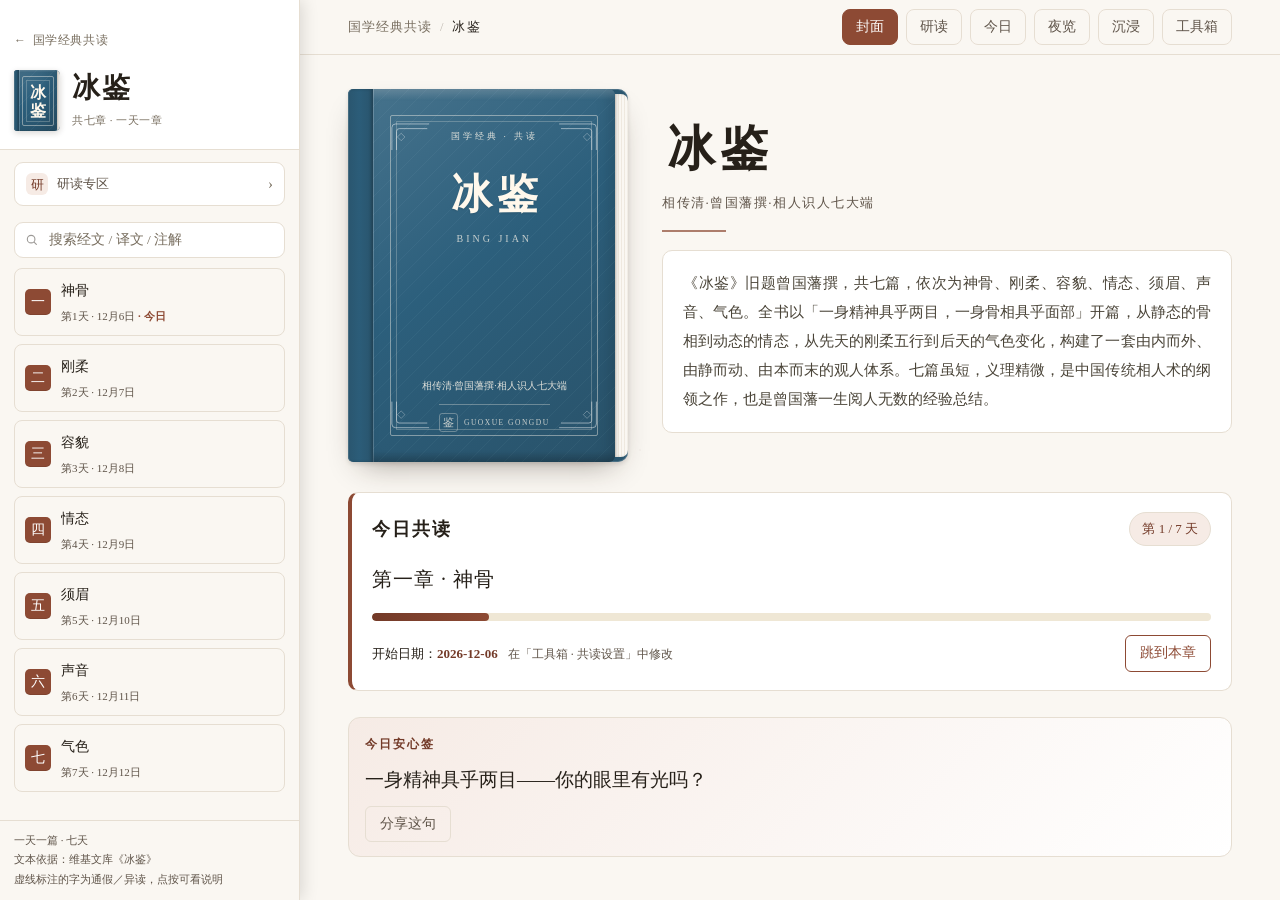
==== commit a9b0c27e: "feat: 全站统一实体书封视觉与书架卡片 新增共享书封组件与 SVG 纹理；首页书架改为纸面书封网格并精简信息行；阅读器封面、侧栏、工具箱与研读入口统一书封；同步生成模板、PWA 缓存与文档。" ====
--- a/bingjian/index.html
+++ b/bingjian/index.html
@@ -15,12 +15,14 @@
 <meta name="description" content="《冰鉴》旧题曾国藩撰，共七篇，依次为神骨、刚柔、容貌、情态、须眉、声音、气色。全书以「一身精神具乎两目，一身骨相具乎面部」开篇，从静态的骨相到动态的情态，从先天的刚柔五行到后天的气色变化，构建了一套由内而外、由静而动、由">
 <meta name="color-scheme" content="light dark">
 <title>冰鉴·七天共读</title>
-<link rel="stylesheet" href="/shared/reader.css?v=15">
+<link rel="stylesheet" href="/shared/reader.css?v=17">
 <link rel="stylesheet" href="/shared/palette.css?v=6">
+<link rel="stylesheet" href="/shared/book-cover.css?v=7">
 <link rel="stylesheet" href="/shared/pwa.css">
+<script src="/shared/book-cover.js?v=4"></script>
 <script src="/shared/appearance.js"></script>
 <script src="/shared/pwa.js" defer></script>
-<script src="/shared/reader.js?v=6" defer></script>
+<script src="/shared/reader.js?v=19" defer></script>
 </head>
 <body data-book="bingjian">
 <div id="appLoading">载 入 中 …</div>
--- a/shared/reader.css
+++ b/shared/reader.css
@@ -502,6 +502,9 @@
 .tp-sec-t{font-size:13px;font-weight:700;color:var(--ink);margin:8px 0 6px;letter-spacing:.5px}
 .tp-row{display:flex;align-items:center;justify-content:space-between;gap:10px;padding:9px 2px;font-size:14.5px;color:var(--ink)}
 .tp-row .hint{font-size:12px;color:var(--soft)}
+/* 顶栏已有「夜览 / 沉浸」开关：工具箱同功能项仅在窄屏（顶栏隐藏时）显示，避免 PC 端重复 */
+.mob-only{display:none}
+@media (max-width:1023px){.mob-only{display:flex}}
 .tp-status{font-size:13px;color:var(--soft);padding:2px 0 6px}
 .tp-status.ok{color:var(--accent-deep)}
 .tp-note{font-size:12px;color:var(--soft);line-height:1.6;margin-top:8px}
--- a/shared/book-cover.css
+++ b/shared/book-cover.css
@@ -0,0 +1,204 @@
+/* ================================================================
+   国学经典共读 · 共享实体书封组件
+   - 由 shared/book-cover.js 输出 DOM；首页 / 阅读器封面 / 侧栏 / 工具箱 / 研读页共用
+   - 仅书封个性色由组件变量 --bc-color 注入（来自 books.json.theme）
+   - 其余颜色、字体、间距尽量引用 shared/palette.css 令牌
+   ================================================================ */
+.bc{
+  --bc-color:var(--accent);
+  --bc-ink:#fff8ec;
+  --bc-line:rgba(255,248,236,.42);
+  --bc-edge:color-mix(in srgb,var(--bc-color) 88%,#1a110d);
+  position:relative;display:block;width:100%;aspect-ratio:3/4;
+  perspective:1200px;line-height:1.4;isolation:isolate;
+}
+.bc *{box-sizing:border-box}
+
+/* 书本实体：书脊 + 封面 + 书页侧边，三层上下齐平收口 */
+.bc-book{
+  position:absolute;inset:0;border-radius:5px 10px 10px 5px;background:var(--bc-edge);
+  box-shadow:0 2px 4px rgba(40,28,18,.12),0 14px 30px -14px rgba(40,28,18,.45),inset 0 0 0 1px rgba(255,255,255,.16);
+  transform-style:preserve-3d;transition:transform .38s cubic-bezier(.2,.7,.25,1),box-shadow .38s;overflow:hidden;
+}
+.bc-spine{
+  position:absolute;left:0;top:0;bottom:0;width:9%;z-index:3;
+  border-radius:5px 0 0 5px;
+  background:linear-gradient(90deg,color-mix(in srgb,var(--bc-color) 88%,#1a110d),color-mix(in srgb,var(--bc-color) 97%,#1a110d) 45%,color-mix(in srgb,var(--bc-color) 86%,#1a110d));
+  box-shadow:inset -2px 0 3px rgba(0,0,0,.22),inset 1px 0 0 rgba(255,255,255,.14);
+}
+.bc-spine i{
+  position:absolute;left:50%;top:50%;transform:translate(-50%,-50%);
+  writing-mode:vertical-rl;text-orientation:upright;font-style:normal;
+  font-family:"STKaiti","KaiTi",serif;font-size:clamp(8px,1.1vw,12px);
+  letter-spacing:.32em;color:rgba(255,248,236,.8);white-space:nowrap;max-height:84%;overflow:hidden;
+}
+.bc-face{
+  position:absolute;left:9%;right:4.5%;top:0;bottom:0;z-index:2;
+  border-radius:0 6px 6px 0;overflow:hidden;
+  background:linear-gradient(145deg,color-mix(in srgb,var(--bc-color) 88%,#fff),var(--bc-color) 45%,color-mix(in srgb,var(--bc-color) 84%,#1a110d));
+  box-shadow:inset 1px 0 0 rgba(255,255,255,.2),inset -6px 0 14px rgba(0,0,0,.12);
+}
+/* 封面上沿受光、下沿落影，让上下收口有书页厚度感 */
+.bc-face::before,.bc-face::after{content:"";position:absolute;left:0;right:0;height:3%;z-index:1;pointer-events:none}
+.bc-face::before{top:0;background:linear-gradient(180deg,rgba(255,255,255,.18),transparent)}
+.bc-face::after{bottom:0;background:linear-gradient(0deg,rgba(0,0,0,.18),transparent)}
+.bc-pages{
+  position:absolute;right:0;top:1.4%;bottom:1.4%;width:4.5%;z-index:1;
+  border-radius:0 7px 7px 0;
+  background:repeating-linear-gradient(90deg,color-mix(in srgb,var(--paper) 84%,#b49d7a) 0 1px,var(--paper) 1px 3px);
+  box-shadow:inset 2px 0 3px rgba(0,0,0,.16),inset -1px 0 0 rgba(255,255,255,.2);
+}
+
+/* 纹理与压印框 */
+.bc-grain{
+  position:absolute;inset:0;pointer-events:none;
+  background-image:url('/assets/cover-textures/grid.svg');background-size:42px 42px;
+  opacity:.16;mix-blend-mode:soft-light;
+}
+.bc--wave .bc-grain{background-image:url('/assets/cover-textures/wave.svg');background-size:100% 18px;opacity:.22}
+.bc--contour .bc-grain{background-image:url('/assets/cover-textures/contour.svg');background-size:150px 150px;opacity:.2}
+.bc--concentric .bc-grain{background-image:url('/assets/cover-textures/concentric.svg');background-size:130px 130px;opacity:.24}
+.bc--diagonal .bc-grain{background-image:url('/assets/cover-textures/diagonal.svg');background-size:36px 36px;opacity:.2}
+.bc--grid .bc-grain{background-image:url('/assets/cover-textures/grid.svg');background-size:42px 42px}
+.bc-frame{position:absolute;inset:7%;border:1px solid var(--bc-line);border-radius:2px;pointer-events:none}
+.bc-frame::after{content:"";position:absolute;inset:5px;border:1px solid color-mix(in srgb,var(--bc-line) 55%,transparent)}
+.bc-corner{
+  position:absolute;width:20%;height:14%;opacity:.75;
+  background:url('/assets/cover-textures/corner-ornament.svg') no-repeat center/contain;
+}
+.bc-corner--tl{left:-1px;top:-1px}
+.bc-corner--tr{right:-1px;top:-1px;transform:scaleX(-1)}
+.bc-corner--bl{left:-1px;bottom:-1px;transform:scaleY(-1)}
+.bc-corner--br{right:-1px;bottom:-1px;transform:scale(-1)}
+
+/* 封面文字层 */
+.bc-content{
+  position:absolute;inset:11% 10% 8%;z-index:2;
+  display:flex;flex-direction:column;align-items:center;justify-content:center;
+  text-align:center;color:var(--bc-ink);
+  font-family:"Songti SC","STSong","Noto Serif SC",serif;
+}
+.bc-eyebrow{font-size:9px;letter-spacing:.32em;opacity:.82;white-space:nowrap}
+.bc-title{
+  margin:14% 0 7%;font-family:"STKaiti","KaiTi","Kaiti SC",serif;
+  font-size:clamp(30px,3.2vw,44px);font-weight:600;letter-spacing:.12em;text-indent:.12em;
+  line-height:1.18;white-space:nowrap;text-shadow:0 1px 2px rgba(0,0,0,.12);
+}
+.bc-latin{font-family:Georgia,"Times New Roman",serif;font-size:10px;letter-spacing:.3em;text-transform:uppercase;opacity:.72}
+.bc-sub{
+  margin-top:auto;max-width:100%;font-size:9.5px;line-height:1.65;opacity:.84;
+  display:-webkit-box;-webkit-line-clamp:2;-webkit-box-orient:vertical;overflow:hidden;
+}
+.bc-imprint{
+  margin-top:10px;padding-top:8px;border-top:1px solid var(--bc-line);
+  display:inline-flex;align-items:center;gap:6px;
+  font-family:Georgia,serif;font-size:7.5px;letter-spacing:.2em;opacity:.74;white-space:nowrap;
+}
+.bc-mark{
+  font-style:normal;font-family:"STKaiti","KaiTi",serif;font-size:11px;
+  width:19px;height:19px;display:inline-flex;align-items:center;justify-content:center;
+  border:1px solid var(--bc-line);border-radius:3px;letter-spacing:0;
+}
+
+/* 宣纸变体：素书 —— 暖赭纸面 + 同心水纹 */
+.bc--paper{--bc-line:color-mix(in srgb,var(--bc-color) 46%,transparent);--bc-edge:color-mix(in srgb,var(--bc-color) 12%,var(--paper))}
+.bc--paper .bc-face{
+  background:linear-gradient(135deg,color-mix(in srgb,var(--bc-color) 20%,var(--paper)),color-mix(in srgb,var(--bc-color) 11%,var(--card)) 55%,color-mix(in srgb,var(--bc-color) 24%,var(--paper)));
+  box-shadow:inset 1px 0 0 rgba(255,255,255,.55),inset -6px 0 14px rgba(120,78,42,.1);
+}
+.bc--paper .bc-content{color:color-mix(in srgb,var(--bc-color) 82%,#3a2414)}
+.bc--paper .bc-grain{filter:invert(1);opacity:.16;mix-blend-mode:multiply}
+.bc--paper .bc-spine{
+  background:linear-gradient(90deg,color-mix(in srgb,var(--bc-color) 12%,var(--paper)),color-mix(in srgb,var(--bc-color) 17%,var(--paper)) 45%,color-mix(in srgb,var(--bc-color) 10%,var(--paper)));
+  box-shadow:inset -1px 0 2px rgba(90,58,30,.18),inset 1px 0 0 rgba(255,255,255,.5);
+}
+.bc--paper .bc-spine i{color:color-mix(in srgb,var(--bc-color) 78%,#3a2414);opacity:.9}
+
+/* 玄墨变体：止学 —— 玄色封皮 + 暖金压印 */
+.bc--ink{--bc-ink:#f2e7d5;--bc-line:rgba(205,168,112,.5)}
+.bc--ink .bc-face{background:linear-gradient(150deg,color-mix(in srgb,var(--bc-color) 88%,#1a1512),color-mix(in srgb,var(--bc-color) 68%,#120e0c))}
+.bc--ink .bc-spine{background:linear-gradient(90deg,color-mix(in srgb,var(--bc-color) 92%,#120e0c),var(--bc-color) 45%,color-mix(in srgb,var(--bc-color) 86%,#120e0c))}
+.bc--ink .bc-title{text-shadow:none}
+
+/* 迷你尺寸：侧栏 / 工具箱 / 研读页 */
+.bc--mini .bc-book{border-radius:3px 5px 5px 3px;box-shadow:0 2px 6px rgba(40,28,18,.18)}
+.bc--mini .bc-spine{width:10%;border-radius:3px 0 0 3px}
+.bc--mini .bc-spine i{font-size:8px;letter-spacing:.14em;max-height:72%}
+.bc--mini .bc-face{left:10%;right:6%;top:0;bottom:0;border-radius:0 4px 4px 0}
+.bc--mini .bc-pages{width:6%;top:1.5%;bottom:1.5%;border-radius:0 4px 4px 0}
+.bc--mini .bc-frame{inset:9%}
+.bc--mini .bc-frame::after{inset:3px}
+.bc--mini .bc-corner{display:none}
+.bc--mini .bc-content{inset:11% 8% 6%}
+.bc--mini .bc-eyebrow,.bc--mini .bc-latin,.bc--mini .bc-sub,.bc--mini .bc-imprint{display:none}
+.bc--mini .bc-title{
+  margin:0;font-size:clamp(11px,1.6vw,16px);letter-spacing:.04em;text-indent:.04em;
+  line-height:1.15;white-space:normal;text-shadow:none;
+}
+
+/* 悬停微动效 */
+a:hover .bc-book,.card:hover .bc-book,.tp-book:hover .bc-book{
+  transform:translateY(-5px) rotate(-1.2deg);
+  box-shadow:0 8px 14px rgba(40,28,18,.16),0 22px 38px -16px rgba(40,28,18,.5);
+}
+a:hover .bc-spine,.card:hover .bc-spine,.tp-book:hover .bc-spine{filter:brightness(1.12)}
+
+/* 暗色：保留书本识别度，压低亮度并抬升文字对比 */
+[data-theme="dark"] .bc{--bc-ink:#f6efe2;--bc-line:rgba(246,239,226,.38)}
+[data-theme="dark"] .bc--ink{--bc-ink:#f2e7d5;--bc-line:rgba(205,168,112,.46)}
+[data-theme="dark"] .bc-face,[data-theme="dark"] .bc-spine{filter:brightness(.86) saturate(.92)}
+[data-theme="dark"] .bc-pages{background:repeating-linear-gradient(90deg,color-mix(in srgb,var(--card) 70%,#a89a80) 0 1px,var(--card) 1px 3px)}
+[data-theme="dark"] .bc--paper{--bc-line:color-mix(in srgb,var(--bc-color) 48%,transparent)}
+[data-theme="dark"] .bc--paper .bc-content,[data-theme="dark"] .bc--paper .bc-spine i{color:var(--bc-ink);opacity:.85}
+[data-theme="dark"] .bc--paper .bc-face{
+  filter:none;
+  background:linear-gradient(145deg,color-mix(in srgb,var(--bc-color) 26%,var(--card)),color-mix(in srgb,var(--bc-color) 14%,var(--paper)));
+}
+
+/* ========== 阅读器内承载书封的容器 ========== */
+.cover .cover-hero{
+  display:grid;grid-template-columns:minmax(0,280px) minmax(0,1fr);
+  align-items:center;gap:34px;text-align:left;padding:34px 0 4px;
+}
+.cover .cover-hero .cover-art{width:100%;display:flex;justify-content:center}
+.cover .cover-hero .bc{max-width:280px;margin:0 auto}
+.cover .cover-hero .cover-copy h1{
+  font-family:"STKaiti","KaiTi","Kaiti SC",serif;font-size:clamp(34px,4vw,48px);
+  font-weight:600;letter-spacing:.1em;text-indent:.1em;line-height:1.3;
+}
+.cover .cover-hero .cover-copy .sub{margin-top:10px;color:var(--soft);font-size:13px;letter-spacing:1.5px;line-height:1.8}
+.cover .cover-hero .cover-copy .rule{margin:16px 0 0}
+.cover .cover-hero .cover-copy .intro{margin:18px 0 0;font-size:14.5px}
+@media (max-width:820px){
+  .cover .cover-hero{grid-template-columns:1fr;justify-items:center;gap:22px;text-align:center;padding:26px 0 2px}
+  .cover .cover-hero .bc{max-width:220px}
+  .cover .cover-hero .cover-copy .rule{margin-left:auto;margin-right:auto}
+}
+@media (max-width:640px){
+  .cover .cover-hero .bc{max-width:186px}
+  .cover .cover-hero .cover-copy h1{font-size:36px;letter-spacing:6px;text-indent:6px}
+}
+
+/* 侧栏 mini 书封 */
+.sb-book .sb-cover{flex:none;display:block;width:44px;text-decoration:none}
+@media (min-width:1024px){.sb-book .sb-cover{width:46px}}
+
+/* 工具箱「更多经典」mini 书封 */
+.tp-books .tp-book{flex-direction:row;align-items:center;gap:10px;padding:8px 10px}
+.tp-books .tp-book .bc{flex:none;width:42px}
+.tp-books .tp-book .tb-text{min-width:0;display:flex;flex-direction:column;gap:2px}
+.tp-books .tp-book .tb-name{font-size:15px}
+.tp-books .tp-book.cur{border-color:var(--accent)}
+
+/* 研读页标题区的当前书标识 */
+.study-head .bc,.deep-dive .study-head .bc{display:inline-block;width:46px;vertical-align:middle;margin-right:14px}
+.study-head .bc + h2,.deep-dive .study-head .bc + h2{display:inline-block;vertical-align:middle;margin:0}
+@media (max-width:640px){.study-head .bc,.deep-dive .study-head .bc{width:38px;margin-right:9px}}
+
+@media (prefers-reduced-motion:reduce){
+  .bc-book{transition:none}
+  a:hover .bc-book,.card:hover .bc-book,.tp-book:hover .bc-book{transform:none}
+}
+@media print{
+  .bc{break-inside:avoid-page}
+}
